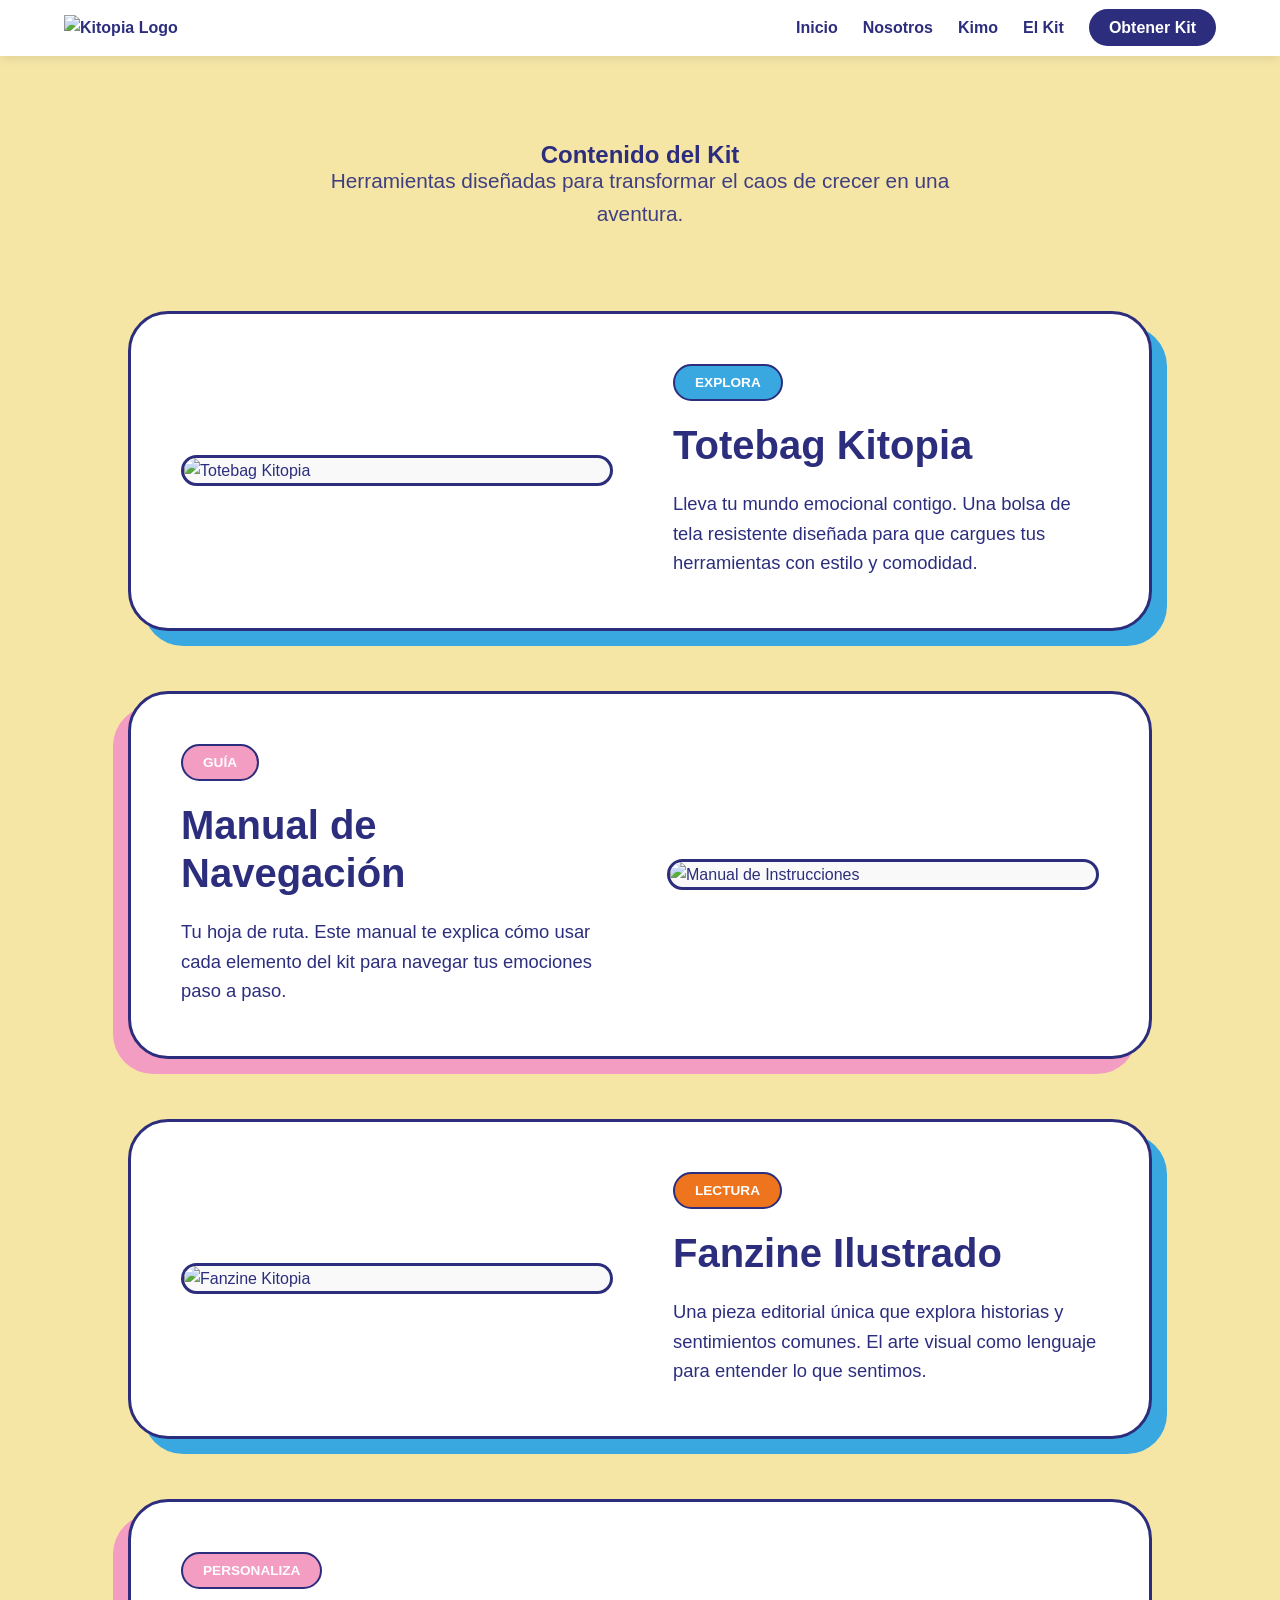
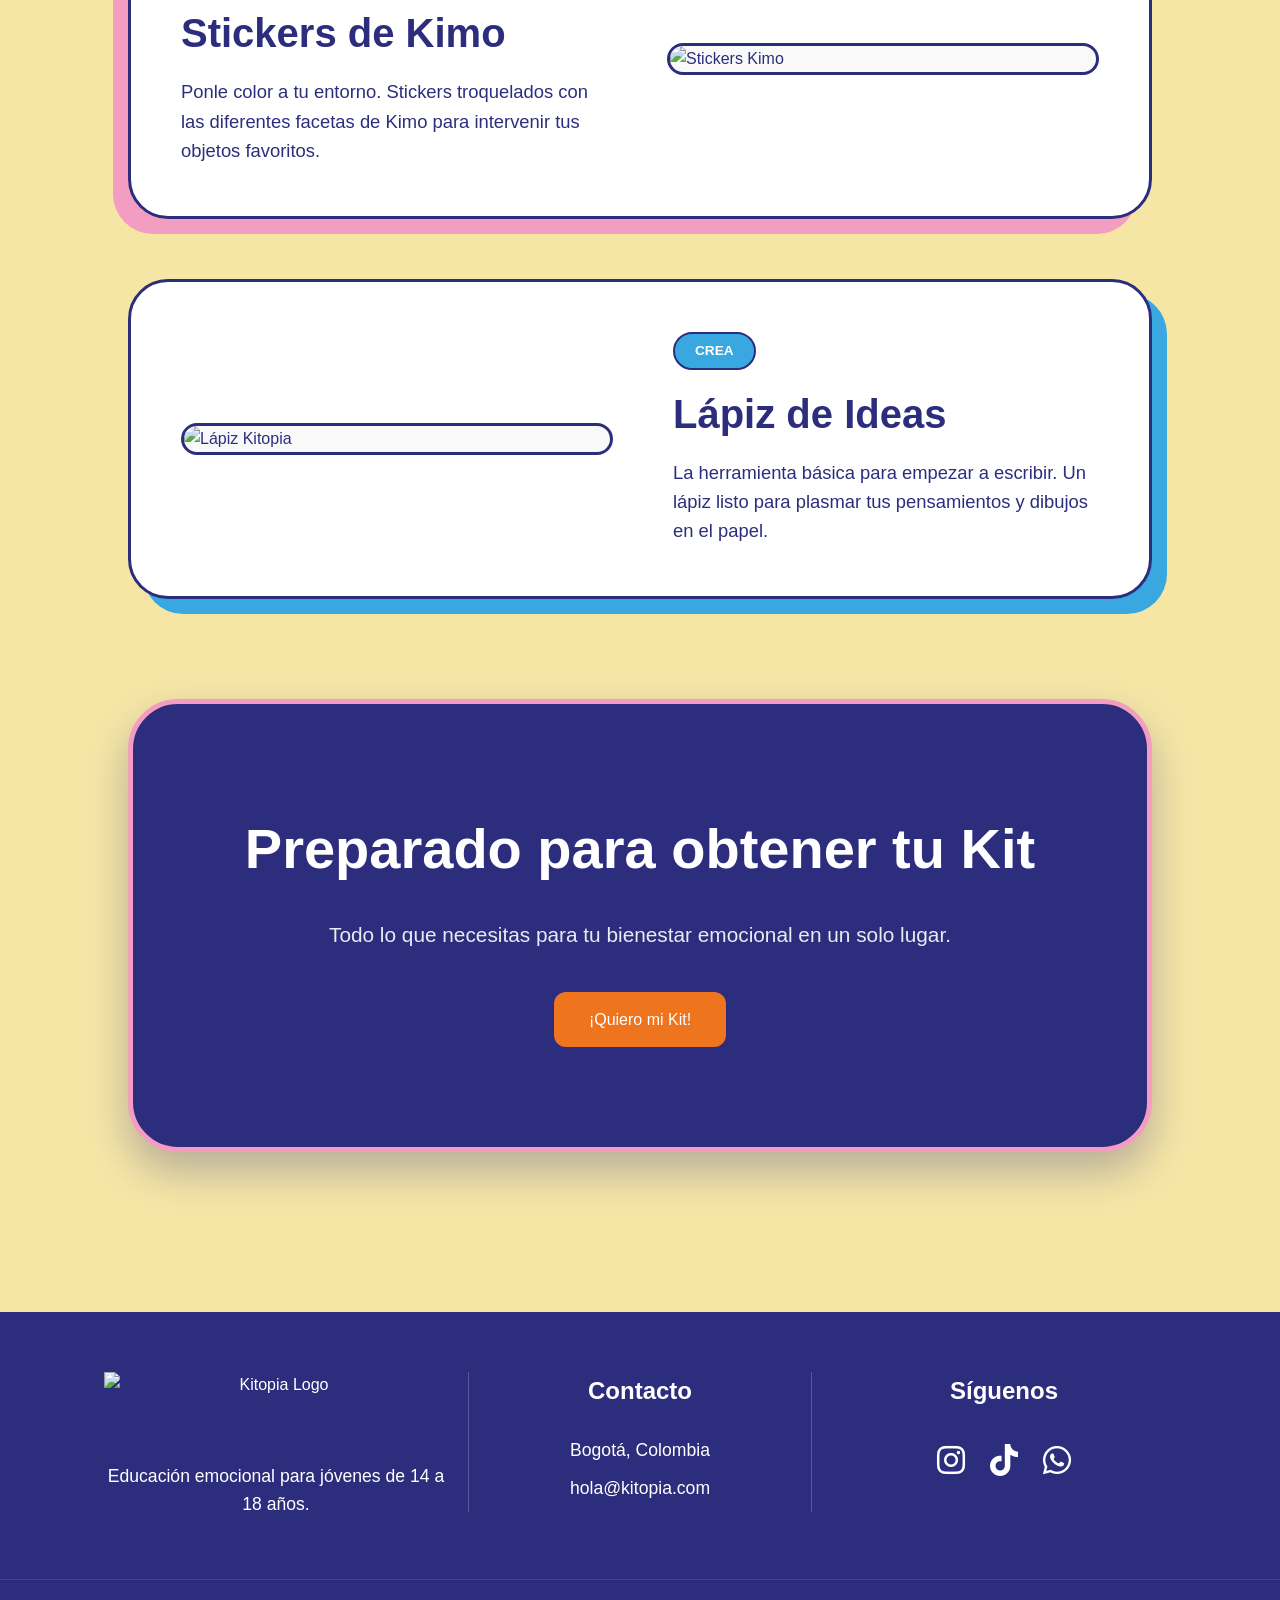
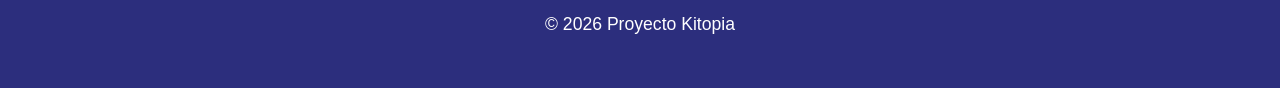
==== elkit.html @ f96d5507 "Add files via upload" ====
<!DOCTYPE html>
<html lang="es">
<head>
    <meta charset="UTF-8">
    <meta name="viewport" content="width=device-width, initial-scale=1.0">
    <title>El Kit | Kitopia</title>
    <link rel="stylesheet" href="kitopiaestilo.css">
    <link rel="stylesheet" href="https://cdnjs.cloudflare.com/ajax/libs/font-awesome/6.0.0/css/all.min.css">
</head>
<body>

    <nav class="navbar">
        <a href="index.html">
            <img src="imagenes/logo.jpg" alt="Kitopia Logo" class="logo-img">
        </a>
        <ul class="nav-links">
            <li><a href="index.html">Inicio</a></li>
            <li><a href="nosotros.html">Nosotros</a></li>
            <li><a href="kimo.html">Kimo</a></li>
            <li><a href="elkit.html" class="active">El Kit</a></li>
            <li><a href="obtener.html" class="btn-destacado">Obtener Kit</a></li>
        </ul>
    </nav>

    <section class="kit-page">
        <div class="kit-hero">
            <h1 class="titulo-estandar">Contenido del <span>Kit</span></h1>
            <p class="subtitulo">Herramientas diseñadas para transformar el caos de crecer en una aventura.</p>
        </div>

        <div class="kit-grid">
            
            <div class="kit-item">
                <div class="kit-image-container">
                    <img src="imagenes/Totebag.png" alt="Totebag Kitopia">
                </div>
                <div class="kit-info">
                    <span class="tag azul">Explora</span>
                    <h3>Totebag Kitopia</h3>
                    <p>Lleva tu mundo emocional contigo. Una bolsa de tela resistente diseñada para que cargues tus herramientas con estilo y comodidad.</p>
                </div>
            </div>

            <div class="kit-item">
                <div class="kit-image-container">
                    <img src="imagenes/manual.png" alt="Manual de Instrucciones">
                </div>
                <div class="kit-info">
                    <span class="tag rosa">Guía</span>
                    <h3>Manual de Navegación</h3>
                    <p>Tu hoja de ruta. Este manual te explica cómo usar cada elemento del kit para navegar tus emociones paso a paso.</p>
                </div>
            </div>

            <div class="kit-item">
                <div class="kit-image-container">
                    <img src="imagenes/Fanzine.png" alt="Fanzine Kitopia">
                </div>
                <div class="kit-info">
                    <span class="tag naranja">Lectura</span>
                    <h3>Fanzine Ilustrado</h3>
                    <p>Una pieza editorial única que explora historias y sentimientos comunes. El arte visual como lenguaje para entender lo que sentimos.</p>
                </div>
            </div>

            <div class="kit-item">
                <div class="kit-image-container">
                    <img src="imagenes/sticker.png" alt="Stickers Kimo">
                </div>
                <div class="kit-info">
                    <span class="tag rosa">Personaliza</span>
                    <h3>Stickers de Kimo</h3>
                    <p>Ponle color a tu entorno. Stickers troquelados con las diferentes facetas de Kimo para intervenir tus objetos favoritos.</p>
                </div>
            </div>

            <div class="kit-item">
                <div class="kit-image-container">
                    <img src="imagenes/lapiz.png" alt="Lápiz Kitopia">
                </div>
                <div class="kit-info">
                    <span class="tag azul">Crea</span>
                    <h3>Lápiz de Ideas</h3>
                    <p>La herramienta básica para empezar a escribir. Un lápiz listo para plasmar tus pensamientos y dibujos en el papel.</p>
                </div>
            </div>

        </div>

        <div class="kit-cta">
            <h2>Preparado para obtener tu Kit</h2>
            <p>Todo lo que necesitas para tu bienestar emocional en un solo lugar.</p>
            <a href="obtener.html" class="btn-naranja">¡Quiero mi Kit!</a>
        </div>
    </section>

    <footer class="footer">
        <div class="footer-grid">
            <div class="footer-brand">
                <img src="imagenes/logoblanco.jpg" alt="Kitopia Logo" class="logo-footer">
                <p>Educación emocional para jóvenes de 14 a 18 años.</p>
            </div>
            <div class="footer-contact">
                <h3>Contacto</h3>
                <p>Bogotá, Colombia</p>
                <p>hola@kitopia.com</p>
            </div>
            <div class="footer-social">
                <h3>Síguenos</h3>
                <div class="social-icons">
                    <a href="#"><i class="fab fa-instagram"></i></a>
                    <a href="#"><i class="fab fa-tiktok"></i></a>
                    <a href="#"><i class="fab fa-whatsapp"></i></a>
                </div>
            </div>
        </div>
        <div class="footer-copy">
            <p>© 2026 Proyecto Kitopia</p>
        </div>
    </footer>

</body>
</html>
---- kitopiaestilo.css ----
/* =========================================
   1. VARIABLES DE COLOR (Paleta Oficial)
   ========================================= */
:root {
    --crema: #F6E6A6;
    --rosa: #F29DC1;
    --azul-claro: #39A8E0;
    --naranja: #EE751E;
    --azul-oscuro: #2C2E7D;
    --blanco: #FFFFFF;
}

/* =========================================
   2. CARGA DE FUENTES
   ========================================= */
@font-face {
    font-family: 'Gliker';
    src: url('fuentes/gliker-regular.ttf') format('truetype'); 
    font-weight: normal;
    font-style: normal;
}

/* =========================================
   3. ESTILOS GENERALES Y RESET
   ========================================= */
* {
    margin: 0;
    padding: 0;
    box-sizing: border-box;
}

body {
    background-color: var(--crema);
    color: var(--azul-oscuro);
    font-family: 'Segoe UI', Roboto, Helvetica, Arial, sans-serif; 
    line-height: 1.6;
}

/* =========================================
   4. NAVEGACIÓN (Navbar)
   ========================================= */
.navbar {
    background-color: var(--blanco);
    display: flex;
    justify-content: space-between;
    align-items: center;
    padding: 15px 5%;
    box-shadow: 0 2px 10px rgba(0,0,0,0.1);
    position: sticky;
    top: 0;
    z-index: 1000;
}

.navbar a {
    font-family: 'Gliker', sans-serif !important;
    text-decoration: none;
    color: var(--azul-oscuro);
    font-weight: bold;
    transition: 0.3s;
}

.navbar a:hover {
    color: var(--rosa);
}

.logo-img {
    height: 60px;
    width: auto;
    transition: transform 0.3s;
}

.logo-img:hover {
    transform: scale(1.05);
}

.nav-links {
    display: flex;
    list-style: none;
    gap: 25px;
    align-items: center;
}

.btn-destacado {
    background-color: var(--azul-oscuro);
    color: white !important;
    padding: 10px 20px;
    border-radius: 50px;
}

.btn-destacado:hover {
    background-color: var(--azul-claro);
}

/* =========================================
   5. SECCIÓN HERO (Inicio)
   ========================================= */
.hero {
    display: flex;
    align-items: center;
    justify-content: space-around;
    padding: 80px 10%;
    min-height: 80vh;
    flex-wrap: wrap;
}

.hero-content {
    flex: 1;
    min-width: 300px;
}

.eslogan-principal {
    font-family: 'Gliker', sans-serif !important;
    font-size: 4.5rem;
    line-height: 1.1;
    color: var(--azul-oscuro);
    margin-bottom: 20px;
    font-weight: normal;
}

.eslogan-principal span {
    font-family: 'Gliker', sans-serif !important;
    color: var(--azul-claro) !important;
}

.descripcion {
    font-family: 'Segoe UI', Arial, sans-serif;
    font-size: 1.2rem;
    font-weight: 400;
    max-width: 500px;
    margin-bottom: 30px;
}

/* =========================================
   6. KIMO Y ELEMENTOS INTERACTIVOS
   ========================================= */
.hero-image {
    position: relative;
    display: flex;
    justify-content: center;
    align-items: center;
}

.kimo-hero {
    width: 400px;
    filter: drop-shadow(10px 10px 0px var(--rosa)); 
    transition: 0.4s ease;
}

.kimo-hero:hover {
    transform: scale(1.05) rotate(-3deg);
}

.speech-bubble {
    font-family: 'Gliker', sans-serif !important;
    position: absolute;
    top: 20px;
    right: -20px;
    background: white;
    padding: 15px 25px;
    border-radius: 30px;
    border: 3px solid var(--azul-oscuro);
    color: var(--azul-oscuro);
    box-shadow: 5px 5px 0px var(--naranja);
    animation: flotar 3s ease-in-out infinite;
}

@keyframes flotar {
    0%, 100% { transform: translateY(0); }
    50% { transform: translateY(-10px); }
}

/* =========================================
   7. BOTONES Y ACCIONES
   ========================================= */
.btn-naranja {
    font-family: 'Gliker', sans-serif !important;
    background-color: var(--naranja);
    color: white;
    text-decoration: none;
    padding: 15px 35px;
    border-radius: 12px;
    display: inline-block;
    transition: transform 0.3s;
}

.btn-naranja:hover {
    transform: translateY(-5px);
    box-shadow: 0 10px 20px rgba(238, 117, 30, 0.3);
}

.btn-secundario {
    font-family: 'Gliker', sans-serif !important;
    text-decoration: none;
    color: var(--azul-oscuro);
    margin-left: 20px;
    border-bottom: 4px solid var(--rosa);
    transition: 0.3s;
}

.btn-secundario:hover {
    color: var(--rosa);
}
/* =========================================
   PIE DE PÁGINA (Footer) - DISEÑO FINAL
   ========================================= */
.footer {
    background-color: var(--azul-oscuro);
    color: var(--blanco);
    padding: 80px 10% 40px; /* Más espacio arriba para que respire */
    margin-top: 50px;
}

.footer-grid {
    display: grid;
    /* Esto crea las 3 columnas iguales y las centra */
    grid-template-columns: repeat(3, 1fr); 
    gap: 20px;
    align-items: start;
    text-align: center; /* Centra el texto de todas las columnas */
    margin-bottom: 60px;
}

/* LÍNEAS DIVISORIAS: Añade una línea a los bloques del medio */
.footer-contact {
    border-left: 1px solid rgba(255, 255, 255, 0.2);
    border-right: 1px solid rgba(255, 255, 255, 0.2);
    padding: 0 20px;
}

.logo-footer {
    height: 70px;
    width: auto;
    margin: 0 auto 20px; /* Centra la imagen horizontalmente */
    display: block;
}

.footer h3 {
    font-family: 'Gliker', sans-serif !important;
    font-size: 1.5rem;
    margin-bottom: 25px;
}

.footer p {
    font-size: 1.1rem;
    line-height: 1.6;
    margin-bottom: 10px;
}

/* REDES SOCIALES CENTRADAS */
.social-icons {
    display: flex;
    justify-content: center; /* Centra los iconos */
    gap: 25px;
}

.social-icons a {
    color: var(--blanco) !important;
    font-size: 2rem;
    transition: 0.3s ease;
}

.social-icons a:hover {
    color: var(--rosa) !important;
    transform: translateY(-5px);
}

/* COPYRIGHT FINAL */
.footer-copy {
    text-align: center;
    border-top: 1px solid rgba(255, 255, 255, 0.1);
    padding-top: 30px;
}

/* RESPONSIVO: Para celulares se ponen una debajo de otra y quitamos líneas */
@media (max-width: 768px) {
    .footer-grid {
        grid-template-columns: 1fr;
    }
    .footer-contact {
        border: none;
        padding: 40px 0;
    }
}
/* =========================================
   PÁGINA NOSOTROS (Versión Unificada y Corregida)
   ========================================= */
.nosotros-page {
    padding: 60px 10%; /* Reducido para que no flote tanto */
    background-color: var(--crema);
}

/* CONTENEDOR DEL ENCABEZADO */
.nosotros-header {
    width: 100%;
    text-align: center;
    margin-bottom: 40px; /* Espacio total antes de Quiénes Somos */
}

/* TÍTULO PRINCIPAL */
.nosotros-header h1 {
    font-family: 'Gliker', sans-serif !important;
    font-size: 4rem;
    color: var(--azul-oscuro);
    margin-bottom: 0; /* ELIMINA el espacio de abajo */
}

.nosotros-header h1 span {
    color: var(--rosa);
}

/* SUBTÍTULO (Transformando el caos...) */
.subtitulo {
    display: block;
    font-size: 1.2rem;
    color: var(--azul-oscuro);
    margin-top: -10px !important; /* SUBE el texto para pegarlo al título */
    text-align: center;
}

/* CONTENEDOR DE CONTENIDO (2 COLUMNAS) */
.nosotros-content {
    display: grid;
    grid-template-columns: 1fr 1fr;
    gap: 50px;
    align-items: center;
    margin-top: 20px;
}

/* TÍTULO ¿QUIÉNES SOMOS? */
.titulo-interrogacion {
    font-family: 'Segoe UI', Tahoma, Geneva, Verdana, sans-serif !important;
    font-weight: 800;
    font-size: 2.8rem;
    color: var(--azul-oscuro);
    margin-bottom: 15px;
    letter-spacing: -1px;
}

/* IMAGEN CON STICKER */
.sticker-frame {
    background: white;
    padding: 15px;
    border: 3px solid var(--azul-oscuro);
    border-radius: 20px;
    box-shadow: 10px 10px 0px var(--naranja);
    transform: rotate(2deg);
}

/* SECCIÓN ODS 4 */
.ods-section {
    background-color: var(--blanco);
    border: 3px solid var(--azul-oscuro);
    border-radius: 30px;
    padding: 50px;
    margin-top: 60px;
    box-shadow: 10px 10px 0px var(--azul-claro); /* Sombra de color azul claro */
}

.ods-container {
    display: flex;
    align-items: center;
    gap: 40px;
}

.ods-badge {
    flex: 0 0 200px; /* Tamaño fijo para el espacio de la imagen */
}

.ods-img {
    width: 100%;
    height: auto;
    border-radius: 15px;
}

.ods-text {
    flex: 1;
}

.ods-text h2 span {
    color: var(--azul-claro);
}

.ods-desc-corta {
    font-style: italic;
    color: var(--azul-oscuro);
    margin-top: 15px;
    border-left: 4px solid var(--rosa);
    padding-left: 15px;
}

/* Responsivo para celulares */
@media (max-width: 768px) {
    .ods-container {
        flex-direction: column;
        text-align: center;
    }
    .ods-badge {
        flex: 0 0 auto;
        width: 150px;
        margin-bottom: 20px;
    }
}
/* SECCIÓN PILARES */
.pilares-section {
    padding: 80px 0;
}

.text-center {
    text-align: center;
    margin-bottom: 50px;
}

.pilares-grid {
    display: grid;
    grid-template-columns: repeat(auto-fit, minmax(280px, 1fr));
    gap: 30px;
    width: 100%;
}

.pilar-card {
    background: var(--blanco);
    padding: 40px 30px;
    border-radius: 25px;
    border: 3px solid var(--azul-oscuro);
    text-align: center;
    transition: all 0.3s ease;
    box-shadow: 8px 8px 0px var(--rosa); /* Sombra estilo sticker */
}

.pilar-card:hover {
    transform: translateY(-10px) rotate(1deg);
    box-shadow: 12px 12px 0px var(--naranja); /* Cambia de color al pasar el mouse */
}

.pilar-icon {
    font-size: 3.5rem;
    margin-bottom: 20px;
    display: block;
}

.pilar-card h3 {
    font-family: 'Gliker', sans-serif !important;
    color: var(--azul-oscuro);
    font-size: 1.8rem;
    margin-bottom: 15px;
}

.pilar-card p {
    font-size: 1.1rem;
    color: var(--azul-oscuro);
    line-height: 1.5;
}

/* Título de la sección más grande */
.pilares-section h2 {
    font-size: 3.5rem; /* Más grande para que combine con 'Nuestra Historia' */
    margin-bottom: 60px;
}

/* Tarjetas con bordes de colores distintos (opcional pero recomendado) */
.pilar-card:nth-child(1) { box-shadow: 10px 10px 0px var(--rosa); }    /* Empatía - Rosa */
.pilar-card:nth-child(2) { box-shadow: 10px 10px 0px var(--naranja); } /* Creatividad - Naranja */
.pilar-card:nth-child(3) { box-shadow: 10px 10px 0px var(--azul-claro); } /* Calidad - Azul */

.pilar-emoji {
    font-size: 4rem; /* Emojis más grandes */
    display: block;
    margin-bottom: 20px;
}

.pilar-card h3 {
    font-size: 2rem; /* Títulos de tarjeta más legibles */
    margin-top: 10px;
}

.pilar-card p {
    font-size: 1.15rem;
    line-height: 1.4;
    padding: 0 10px;
}
.footer {
    background-color: var(--azul-oscuro);
    color: var(--blanco);
    padding: 60px 0 40px; /* Quitamos el 10% lateral para que no se encoja */
    margin-top: 80px;
    width: 100vw; /* Ocupa el 100% del ancho de la ventana */
    position: relative;
    left: 50%;
    right: 50%;
    margin-left: -50vw;
    margin-right: -50vw;
}

.footer-grid {
    display: grid;
    grid-template-columns: repeat(3, 1fr);
    gap: 20px;
    max-width: 1200px; /* Centra el contenido interno */
    margin: 0 auto 50px;
    padding: 0 5%;
    align-items: start;
    text-align: center;
}
/* =========================================
   PÁGINA DE KIMO
   ========================================= */
.kimo-page {
    padding: 60px 10%;
}

.kimo-intro {
    display: flex;
    align-items: center;
    gap: 60px;
    margin-bottom: 80px;
    background: white;
    padding: 50px;
    border-radius: 40px;
    border: 3px solid var(--azul-oscuro);
    box-shadow: 12px 12px 0px var(--naranja);
}

.kimo-big {
    width: 350px;
    filter: drop-shadow(5px 5px 0px var(--rosa));
}

.kimo-badge {
    background: var(--azul-oscuro);
    color: white;
    padding: 10px 20px;
    border-radius: 20px;
    font-family: 'Gliker', sans-serif;
    display: inline-block;
    margin-top: -20px;
    transform: rotate(-5deg);
}

.kimo-stats {
    margin-top: 25px;
    display: flex;
    flex-direction: column;
    gap: 10px;
}

.stat-item {
    background: var(--crema);
    padding: 10px 20px;
    border-radius: 12px;
    border: 2px solid var(--azul-oscuro);
    font-weight: bold;
}

/* GRID DE EMOCIONES */
.emociones-grid {
    display: grid;
    grid-template-columns: repeat(auto-fit, minmax(250px, 1fr));
    gap: 25px;
    margin-top: 40px;
}

.emocion-card {
    padding: 30px;
    border-radius: 30px;
    border: 3px solid var(--azul-oscuro);
    text-align: center;
    transition: transform 0.3s;
}

.emocion-card:hover {
    transform: scale(1.05);
}

.emocion-card .emoji { font-size: 3rem; }
.emocion-card.rosa { background: #ffe6f0; }
.emocion-card.azul { background: #e1f5fe; }
.emocion-card.naranja { background: #fff3e0; }

/* Responsivo */
@media (max-width: 900px) {
    .kimo-intro {
        flex-direction: column;
        text-align: center;
    }
}

/* =========================================
   NUEVOS ESTILOS PARA LA GALERÍA DE KIMO
   ========================================= */

/* Subtítulo opcional para la galería */
.subtitulo-galeria {
    font-size: 1.2rem;
    color: var(--azul-oscuro);
    margin-top: -30px;
    margin-bottom: 50px;
    opacity: 0.8;
}

/* Contenedor visual dentro de la tarjeta */
.kimo-mood-visual {
    position: relative;
    display: flex;
    justify-content: center;
    align-items: center;
    margin-bottom: 20px;
    height: 200px; /* Altura fija para que todas las imágenes alineen */
}

/* La imagen de Kimo dentro de la tarjeta */
.kimo-mood-img {
    max-height: 100%; /* Se ajusta al alto del contenedor */
    width: auto;
    filter: drop-shadow(4px 4px 0px rgba(0,0,0,0.1)); /* Sombra suave */
    transition: transform 0.3s ease;
}

/* Efecto hover en la imagen al pasar por la tarjeta */
.emocion-card:hover .kimo-mood-img {
    transform: scale(1.1) rotate(2deg);
}

/* El emoji flotando cerca de Kimo */
.mood-emoji {
    position: absolute;
    bottom: -10px;
    right: 10px;
    font-size: 2.5rem;
    background: white;
    padding: 5px;
    border-radius: 50%;
    border: 2px solid var(--azul-oscuro);
    box-shadow: 3px 3px 0px rgba(0,0,0,0.2);
}
/* Contenedor principal para centrar todo */
.hero-content {
    text-align: center;
    display: flex;
    flex-direction: column;
    align-items: center;
    justify-content: center;
}

/* Estilo del botón */
.btn-portafolio {
    display: inline-block;
    margin-top: 25px; /* Espacio con el texto de arriba */
    padding: 12px 35px;
    background-color: #b08d44; /* Dorado corporativo */
    color: #ffffff !important; /* Texto blanco */
    text-decoration: none !important; /* Quita el subrayado morado */
    font-weight: bold;
    font-size: 14px;
    text-transform: uppercase;
    border-radius: 4px; /* Bordes ligeramente redondeados */
    transition: all 0.3s ease;
    border: 2px solid #b08d44;
}

/* Efecto al pasar el mouse */
.btn-portafolio:hover {
    background-color: transparent;
    color: #b08d44 !important;
    box-shadow: 0px 4px 15px rgba(0,0,0,0.3);
}
/* =========================================
   ESTILOS ESPECÍFICOS PARA: EL KIT
   ========================================= */

/* Contenedor principal de la página */
.kit-page {
    padding: 80px 10%;
    background-color: var(--crema);
}

/* Encabezado del Kit */
.kit-hero {
    text-align: center;
    margin-bottom: 80px;
}

.kit-hero .subtitulo {
    max-width: 700px;
    margin: 0 auto;
    font-size: 1.3rem;
    color: var(--azul-oscuro);
    opacity: 0.9;
}

/* Grid de productos (Layout en Zigzag) */
.kit-grid {
    display: flex;
    flex-direction: column;
    gap: 60px; /* Espacio entre cada producto */
}

/* Tarjeta de producto individual */
.kit-item {
    display: flex;
    align-items: center;
    gap: 60px;
    background: var(--blanco);
    padding: 50px;
    border-radius: 40px;
    border: 3px solid var(--azul-oscuro);
    transition: transform 0.3s ease;
    /* Sombra inicial (Azul Claro) */
    box-shadow: 15px 15px 0px var(--azul-claro);
}

/* Efecto Zigzag: Los elementos pares invierten su orden */
.kit-item:nth-child(even) {
    flex-direction: row-reverse;
    /* Sombra alterna (Rosa) */
    box-shadow: -15px 15px 0px var(--rosa);
}

.kit-item:hover {
    transform: translateY(-5px);
}

/* Contenedor de la imagen del producto */
.kit-image-container {
    flex: 1;
    border-radius: 25px;
    overflow: hidden;
    border: 3px solid var(--azul-oscuro);
    background: #f9f9f9;
    display: flex;
    justify-content: center;
    align-items: center;
}

.kit-image-container img {
    width: 100%;
    height: auto;
    display: block;
    transition: transform 0.5s ease;
}

.kit-item:hover .kit-image-container img {
    transform: scale(1.08);
}

/* Información del producto (Texto) */
.kit-info {
    flex: 1;
}

/* Etiquetas (Tags) de categoría */
.tag {
    display: inline-block;
    padding: 6px 20px;
    border-radius: 50px;
    font-family: 'Gliker', sans-serif;
    font-size: 0.85rem;
    font-weight: bold;
    text-transform: uppercase;
    margin-bottom: 20px;
    border: 2px solid var(--azul-oscuro);
    color: var(--blanco);
}

.tag.azul { background-color: var(--azul-claro); }
.tag.rosa { background-color: var(--rosa); }
.tag.naranja { background-color: var(--naranja); }

.kit-info h3 {
    font-family: 'Gliker', sans-serif !important;
    font-size: 2.5rem;
    color: var(--azul-oscuro);
    margin-bottom: 20px;
    line-height: 1.2;
}

.kit-info p {
    font-size: 1.15rem;
    color: var(--azul-oscuro);
    line-height: 1.6;
}

/* Banner de Llamado a la Acción (CTA) */
.kit-cta {
    background-color: var(--azul-oscuro);
    color: var(--blanco);
    padding: 100px 50px;
    border-radius: 50px;
    text-align: center;
    margin-top: 100px;
    border: 5px solid var(--rosa);
    box-shadow: 0 20px 40px rgba(44, 46, 125, 0.3);
}

.kit-cta h2 {
    font-family: 'Gliker', sans-serif !important;
    font-size: 3.5rem;
    margin-bottom: 25px;
}

.kit-cta p {
    font-size: 1.3rem;
    margin-bottom: 40px;
    opacity: 0.9;
}

/* Ajustes para dispositivos móviles */
@media (max-width: 992px) {
    .kit-item, .kit-item:nth-child(even) {
        flex-direction: column;
        text-align: center;
        padding: 40px;
        gap: 30px;
    }

    .kit-item:nth-child(even) {
        box-shadow: 15px 15px 0px var(--rosa);
    }

    .kit-info h3 {
        font-size: 2rem;
    }
}
/* =========================================
   PÁGINA OBTENER EL KIT
   ========================================= */
.obtener-page {
    padding: 80px 10%;
    background-color: var(--crema);
}

.obtener-header {
    text-align: center;
    margin-bottom: 60px;
}

/* Contenedor de Pasos */
.pasos-container {
    display: grid;
    grid-template-columns: repeat(auto-fit, minmax(250px, 1fr));
    gap: 30px;
    margin-bottom: 80px;
}

.paso-card {
    background: white;
    padding: 40px 30px;
    border-radius: 30px;
    border: 3px solid var(--azul-oscuro);
    text-align: center;
    position: relative;
    box-shadow: 8px 8px 0px var(--naranja);
}

.paso-numero {
    position: absolute;
    top: -20px;
    left: 50%;
    transform: translateX(-50%);
    background: var(--rosa);
    color: white;
    width: 50px;
    height: 50px;
    border-radius: 50%;
    display: flex;
    align-items: center;
    justify-content: center;
    font-family: 'Gliker', sans-serif;
    font-size: 1.5rem;
    border: 3px solid var(--azul-oscuro);
}

/* Sección Formulario */
.formulario-seccion {
    display: grid;
    grid-template-columns: 1fr 1fr;
    gap: 60px;
    background: white;
    padding: 60px;
    border-radius: 40px;
    border: 3px solid var(--azul-oscuro);
    box-shadow: 15px 15px 0px var(--azul-oscuro);
}

.form-info h2 {
    font-family: 'Gliker', sans-serif;
    font-size: 2.5rem;
    margin-bottom: 20px;
}

.contacto-directo {
    margin-top: 30px;
}

.contacto-directo p {
    font-weight: bold;
    margin-bottom: 10px;
    font-size: 1.1rem;
}

.contacto-directo i {
    color: var(--rosa);
    margin-right: 10px;
}

/* Estilos del Formulario */
.kit-form {
    display: flex;
    flex-direction: column;
    gap: 20px;
}

.input-group {
    display: flex;
    flex-direction: column;
    gap: 8px;
}

.input-group label {
    font-weight: bold;
    color: var(--azul-oscuro);
}

.input-group input, .input-group select {
    padding: 12px 15px;
    border: 2px solid var(--azul-oscuro);
    border-radius: 12px;
    font-family: inherit;
    font-size: 1rem;
}

.input-group input:focus {
    outline: none;
    border-color: var(--rosa);
}

/* Responsivo */
@media (max-width: 850px) {
    .formulario-seccion {
        grid-template-columns: 1fr;
        padding: 30px;
    }
}
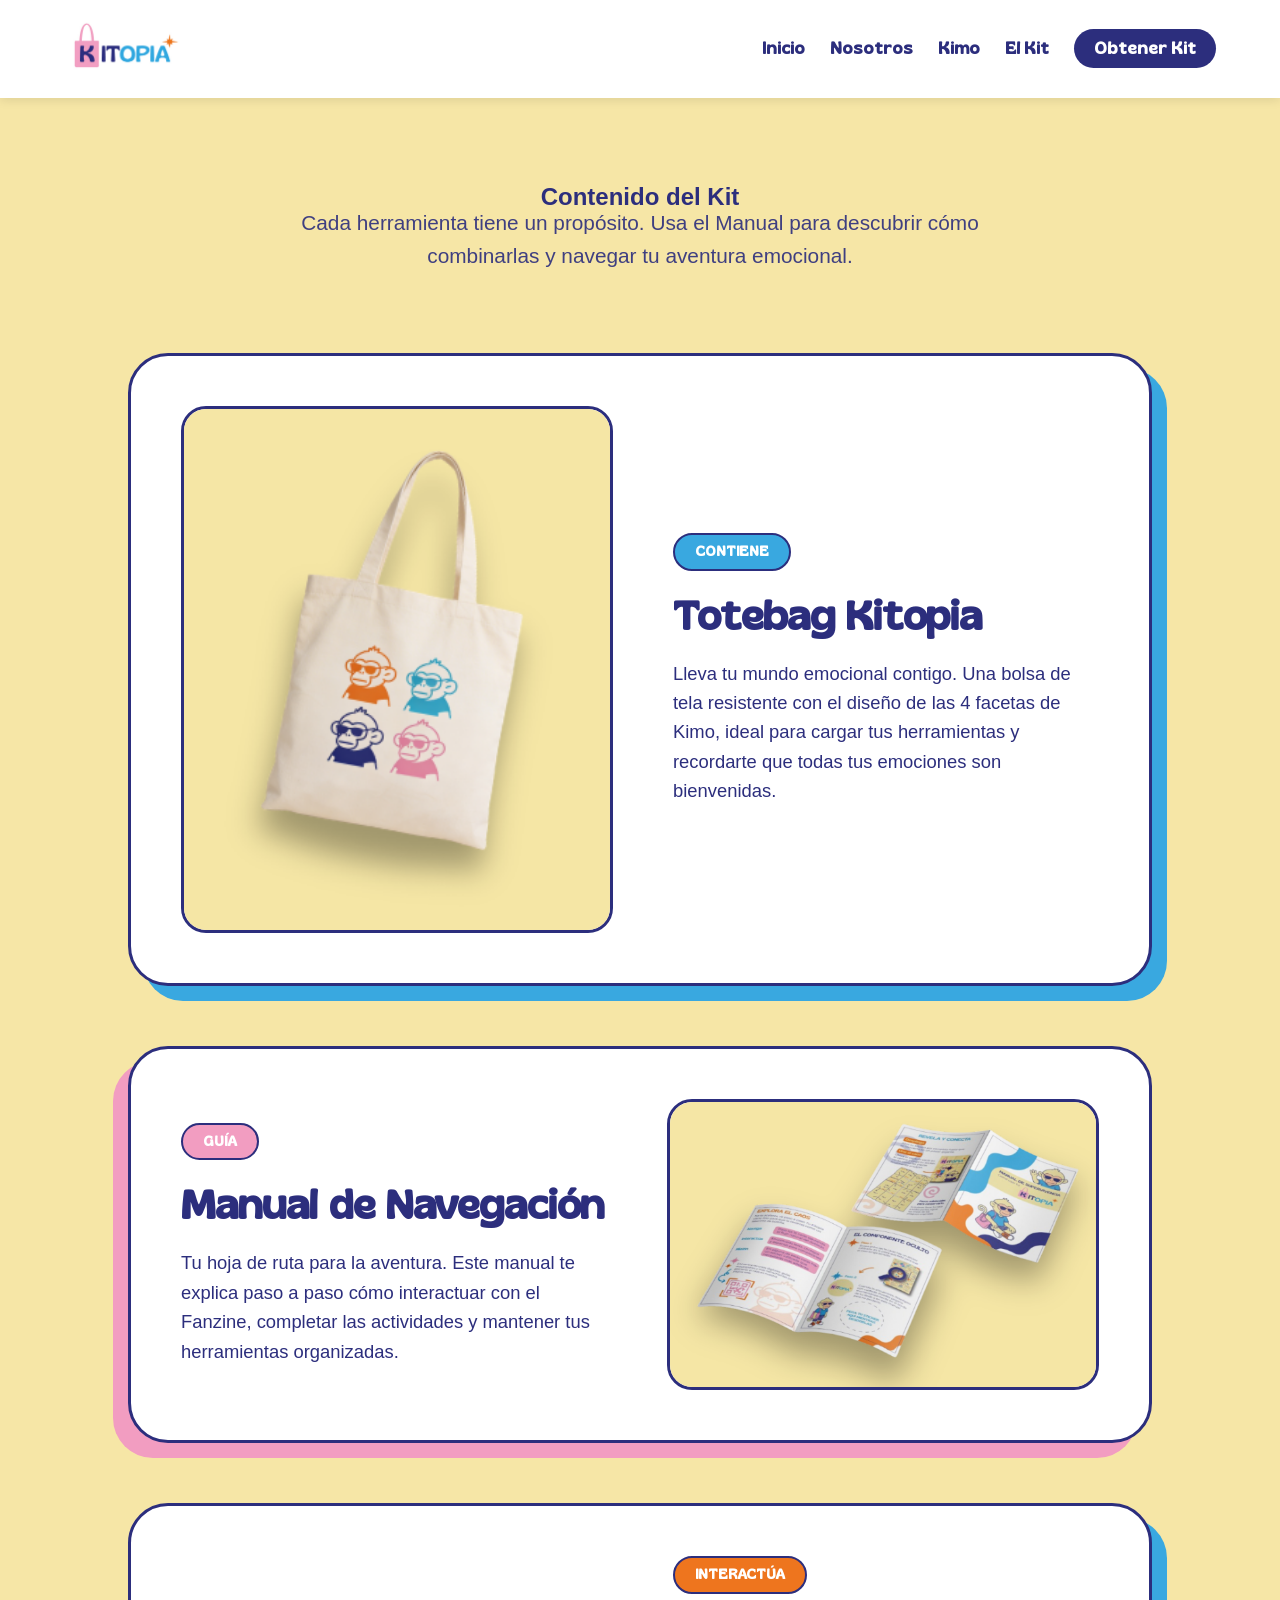
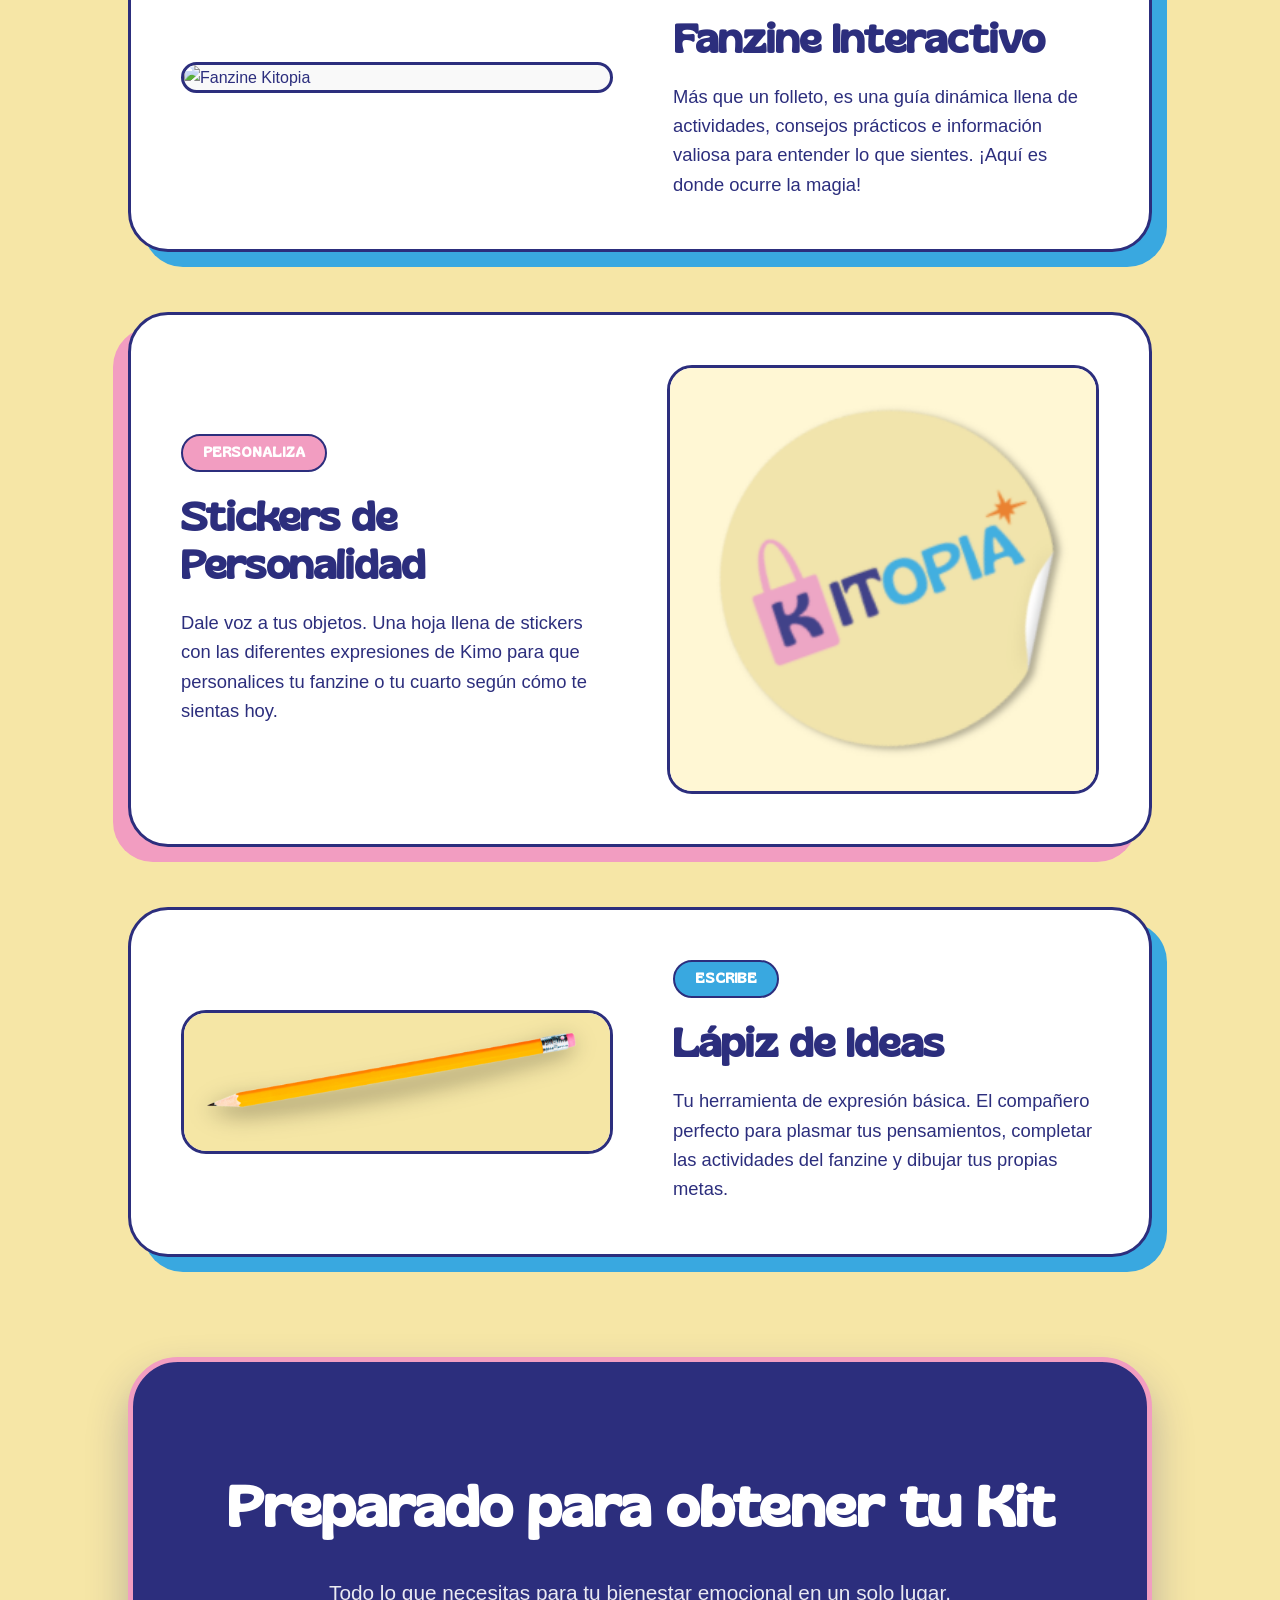
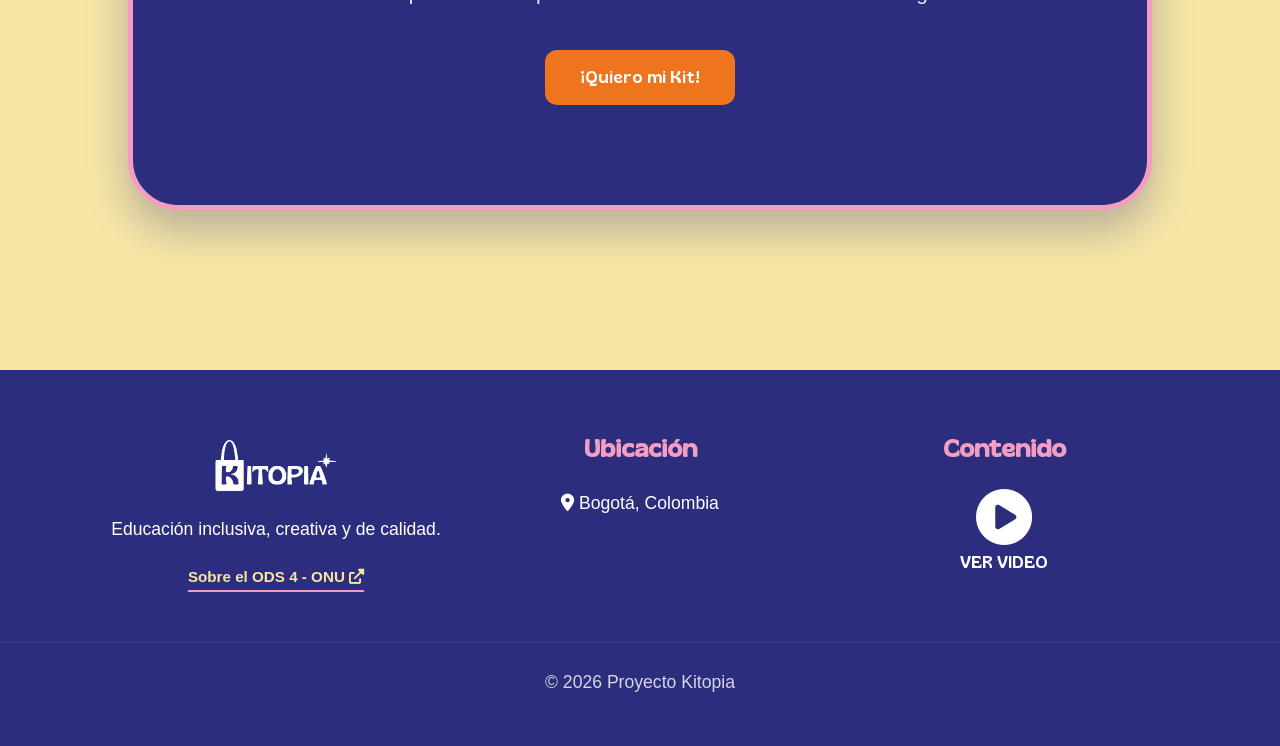
==== commit dbd31071: "Add files via upload" ====
--- a/elkit.html
+++ b/elkit.html
@@ -25,7 +25,7 @@
     <section class="kit-page">
         <div class="kit-hero">
             <h1 class="titulo-estandar">Contenido del <span>Kit</span></h1>
-            <p class="subtitulo">Herramientas diseñadas para transformar el caos de crecer en una aventura.</p>
+            <p class="subtitulo">Cada herramienta tiene un propósito. Usa el Manual para descubrir cómo combinarlas y navegar tu aventura emocional.</p>
         </div>
 
         <div class="kit-grid">
@@ -35,9 +35,9 @@
                     <img src="imagenes/Totebag.png" alt="Totebag Kitopia">
                 </div>
                 <div class="kit-info">
-                    <span class="tag azul">Explora</span>
+                    <span class="tag azul">Contiene</span>
                     <h3>Totebag Kitopia</h3>
-                    <p>Lleva tu mundo emocional contigo. Una bolsa de tela resistente diseñada para que cargues tus herramientas con estilo y comodidad.</p>
+                    <p>Lleva tu mundo emocional contigo. Una bolsa de tela resistente con el diseño de las 4 facetas de Kimo, ideal para cargar tus herramientas y recordarte que todas tus emociones son bienvenidas.</p>
                 </div>
             </div>
 
@@ -48,7 +48,7 @@
                 <div class="kit-info">
                     <span class="tag rosa">Guía</span>
                     <h3>Manual de Navegación</h3>
-                    <p>Tu hoja de ruta. Este manual te explica cómo usar cada elemento del kit para navegar tus emociones paso a paso.</p>
+                    <p>Tu hoja de ruta para la aventura. Este manual te explica paso a paso cómo interactuar con el Fanzine, completar las actividades y mantener tus herramientas organizadas.</p>
                 </div>
             </div>
 
@@ -57,9 +57,9 @@
                     <img src="imagenes/Fanzine.png" alt="Fanzine Kitopia">
                 </div>
                 <div class="kit-info">
-                    <span class="tag naranja">Lectura</span>
-                    <h3>Fanzine Ilustrado</h3>
-                    <p>Una pieza editorial única que explora historias y sentimientos comunes. El arte visual como lenguaje para entender lo que sentimos.</p>
+                    <span class="tag naranja">Interactúa</span>
+                    <h3>Fanzine Interactivo</h3>
+                    <p>Más que un folleto, es una guía dinámica llena de actividades, consejos prácticos e información valiosa para entender lo que sientes. ¡Aquí es donde ocurre la magia!</p>
                 </div>
             </div>
 
@@ -69,8 +69,8 @@
                 </div>
                 <div class="kit-info">
                     <span class="tag rosa">Personaliza</span>
-                    <h3>Stickers de Kimo</h3>
-                    <p>Ponle color a tu entorno. Stickers troquelados con las diferentes facetas de Kimo para intervenir tus objetos favoritos.</p>
+                    <h3>Stickers de Personalidad</h3>
+                    <p>Dale voz a tus objetos. Una hoja llena de stickers con las diferentes expresiones de Kimo para que personalices tu fanzine o tu cuarto según cómo te sientas hoy.</p>
                 </div>
             </div>
 
@@ -79,9 +79,9 @@
                     <img src="imagenes/lapiz.png" alt="Lápiz Kitopia">
                 </div>
                 <div class="kit-info">
-                    <span class="tag azul">Crea</span>
+                    <span class="tag azul">Escribe</span>
                     <h3>Lápiz de Ideas</h3>
-                    <p>La herramienta básica para empezar a escribir. Un lápiz listo para plasmar tus pensamientos y dibujos en el papel.</p>
+                    <p>Tu herramienta de expresión básica. El compañero perfecto para plasmar tus pensamientos, completar las actividades del fanzine y dibujar tus propias metas.</p>
                 </div>
             </div>
 
@@ -96,26 +96,31 @@
 
     <footer class="footer">
         <div class="footer-grid">
-            <div class="footer-brand">
+            <div class="footer-info">
                 <img src="imagenes/logoblanco.jpg" alt="Kitopia Logo" class="logo-footer">
-                <p>Educación emocional para jóvenes de 14 a 18 años.</p>
+                <p>Educación inclusiva, creativa y de calidad.</p>
+                <a href="https://www.un.org/sustainabledevelopment/es/education/" target="_blank" class="link-ods">
+                    Sobre el ODS 4 - ONU <i class="fas fa-external-link-alt"></i>
+                </a>
             </div>
-            <div class="footer-contact">
-                <h3>Contacto</h3>
-                <p>Bogotá, Colombia</p>
-                <p>hola@kitopia.com</p>
+
+            <div class="footer-links">
+                <h3>Ubicación</h3>
+                <p><i class="fas fa-map-marker-alt"></i> Bogotá, Colombia</p>
             </div>
+
             <div class="footer-social">
-                <h3>Síguenos</h3>
+                <h3>Contenido</h3>
                 <div class="social-icons">
-                    <a href="#"><i class="fab fa-instagram"></i></a>
-                    <a href="#"><i class="fab fa-tiktok"></i></a>
-                    <a href="#"><i class="fab fa-whatsapp"></i></a>
+                    <a href="AQUÍ_EL_LINK_DE_TU_VIDEO" target="_blank" title="Ver Video Reel">
+                        <i class="fas fa-play-circle"></i>
+                        <span class="label-video">Ver video</span>
+                    </a>
                 </div>
             </div>
         </div>
         <div class="footer-copy">
-            <p>© 2026 Proyecto Kitopia</p>
+            <p>&copy; 2026 Proyecto Kitopia</p>
         </div>
     </footer>
 
--- a/kitopiaestilo.css
+++ b/kitopiaestilo.css
@@ -201,43 +201,56 @@
     color: var(--rosa);
 }
 /* =========================================
-   PIE DE PÁGINA (Footer) - DISEÑO FINAL
+   PIE DE PÁGINA (Footer) - ACTUALIZADO
    ========================================= */
 .footer {
     background-color: var(--azul-oscuro);
     color: var(--blanco);
-    padding: 80px 10% 40px; /* Más espacio arriba para que respire */
-    margin-top: 50px;
+    padding: 60px 0 40px;
+    margin-top: auto; /* Empuja el footer al fondo si hay poco contenido */
+    width: 100%;
 }
 
 .footer-grid {
     display: grid;
-    /* Esto crea las 3 columnas iguales y las centra */
-    grid-template-columns: repeat(3, 1fr); 
+    grid-template-columns: repeat(3, 1fr);
     gap: 20px;
+    max-width: 1200px;
+    margin: 0 auto 50px;
+    padding: 0 5%;
     align-items: start;
-    text-align: center; /* Centra el texto de todas las columnas */
-    margin-bottom: 60px;
-}
-
-/* LÍNEAS DIVISORIAS: Añade una línea a los bloques del medio */
-.footer-contact {
-    border-left: 1px solid rgba(255, 255, 255, 0.2);
-    border-right: 1px solid rgba(255, 255, 255, 0.2);
-    padding: 0 20px;
+    text-align: center;
 }
 
 .logo-footer {
     height: 70px;
     width: auto;
-    margin: 0 auto 20px; /* Centra la imagen horizontalmente */
+    margin: 0 auto 15px;
     display: block;
+}
+
+/* Estilo para el link de la ONU (ODS 4) */
+.link-ods {
+    display: inline-block;
+    margin-top: 12px;
+    color: var(--crema); /* Color crema para resaltar */
+    text-decoration: none;
+    font-size: 0.95rem;
+    font-weight: bold;
+    border-bottom: 2px solid var(--rosa); /* Línea decorativa rosa */
+    transition: 0.3s ease;
+}
+
+.link-ods:hover {
+    color: var(--rosa);
+    border-bottom-color: var(--crema);
 }
 
 .footer h3 {
     font-family: 'Gliker', sans-serif !important;
     font-size: 1.5rem;
-    margin-bottom: 25px;
+    margin-bottom: 20px;
+    color: var(--rosa); /* Títulos en rosa para contraste */
 }
 
 .footer p {
@@ -246,39 +259,53 @@
     margin-bottom: 10px;
 }
 
-/* REDES SOCIALES CENTRADAS */
+/* Icono de Video para Reel */
 .social-icons {
     display: flex;
-    justify-content: center; /* Centra los iconos */
-    gap: 25px;
+    flex-direction: column;
+    align-items: center;
+    gap: 10px;
 }
 
 .social-icons a {
     color: var(--blanco) !important;
-    font-size: 2rem;
+    text-decoration: none;
+    display: flex;
+    flex-direction: column;
+    align-items: center;
     transition: 0.3s ease;
 }
 
+.social-icons i {
+    font-size: 3.5rem; /* Icono grande de play */
+    margin-bottom: 5px;
+}
+
+.label-video {
+    font-family: 'Gliker', sans-serif;
+    font-size: 1rem;
+    text-transform: uppercase;
+}
+
 .social-icons a:hover {
-    color: var(--rosa) !important;
-    transform: translateY(-5px);
-}
-
-/* COPYRIGHT FINAL */
+    color: var(--crema) !important;
+    transform: scale(1.1);
+}
+
+/* Copyright Final */
 .footer-copy {
     text-align: center;
     border-top: 1px solid rgba(255, 255, 255, 0.1);
-    padding-top: 30px;
-}
-
-/* RESPONSIVO: Para celulares se ponen una debajo de otra y quitamos líneas */
+    padding-top: 25px;
+    font-size: 0.9rem;
+    opacity: 0.8;
+}
+
+/* Ajuste para Celulares */
 @media (max-width: 768px) {
     .footer-grid {
-        grid-template-columns: 1fr;
-    }
-    .footer-contact {
-        border: none;
-        padding: 40px 0;
+        grid-template-columns: 1fr; /* Una columna en móvil */
+        gap: 40px;
     }
 }
 /* =========================================
@@ -535,7 +562,21 @@
     margin-top: -20px;
     transform: rotate(-5deg);
 }
-
+/* CAMBIO: Estilo de Sticker en lugar de Botón */
+.sticker-label {
+    background: transparent;
+    color: var(--azul-oscuro);
+    border: 2px dashed var(--rosa); /* Borde punteado para que parezca un adhesivo */
+    padding: 10px 20px;
+    border-radius: 12px;
+    font-family: 'Gliker', sans-serif;
+    display: inline-block;
+    margin-top: -20px;
+    transform: rotate(-5deg); /* Inclinación "manual" */
+    font-size: 1rem;
+    pointer-events: none; /* Esto evita que el mouse crea que se puede clickear */
+    box-shadow: none; /* Quitamos sombras pesadas que inciten al click */
+}
 .kimo-stats {
     margin-top: 25px;
     display: flex;
@@ -939,4 +980,374 @@
         grid-template-columns: 1fr;
         padding: 30px;
     }
+}
+/* =========================================
+   AJUSTES ESPECÍFICOS PARA MÓVIL (Pixel 7)
+   ========================================= */
+@media (max-width: 412px) { /* Ancho exacto del Pixel 7 */
+    
+    /* 1. Reducir el título principal para que no ocupe toda la pantalla */
+    .titulo-estandar {
+        font-size: 1.8rem !important;
+        line-height: 1.2;
+    }
+
+    /* 2. Kimo y su Bio: De lado a lado a arriba y abajo */
+    .kimo-intro {
+        display: flex;
+        flex-direction: column;
+        align-items: center;
+        text-align: center;
+        padding: 10px;
+    }
+
+    .kimo-big {
+        width: 80%; /* Kimo un poco más pequeño para dejar aire */
+        margin-bottom: 20px;
+    }
+
+    /* 3. Las tarjetas del Kit: Una debajo de otra */
+    .kit-grid, .emociones-grid {
+        display: grid;
+        grid-template-columns: 1fr; /* Una sola columna */
+        gap: 20px;
+        padding: 15px;
+    }
+
+    /* 4. Ajustar el sticker de "Tu guía emocional" */
+    .sticker-label {
+        font-size: 0.8rem;
+        padding: 5px 10px;
+        margin-top: -10px;
+    }
+
+    /* 5. El Footer en móvil */
+    .footer-grid {
+        grid-template-columns: 1fr;
+        text-align: center;
+        gap: 30px;
+    }
+}
+/* Ajustes para pantallas pequeñas (Celulares) */
+@media (max-width: 768px) {
+    
+    /* Navbar: Alinea el logo y los links en vertical o reduce su tamaño */
+    .navbar {
+        flex-direction: column;
+        padding: 15px 10px;
+    }
+
+    .nav-links {
+        display: flex;
+        flex-wrap: wrap; /* Permite que los links bajen si no caben */
+        justify-content: center;
+        gap: 10px;
+        margin-top: 15px;
+        padding: 0;
+    }
+
+    .nav-links li a {
+        font-size: 14px; /* Un poco más pequeño para que quepa todo */
+    }
+
+    /* Hero Section: Ajuste de textos */
+    .hero h1, .kit-hero h1 {
+        font-size: 2.2rem !important; /* Reduce el tamaño del título principal */
+        line-height: 1.1;
+        margin-bottom: 15px;
+    }
+
+    .hero p, .subtitulo {
+        font-size: 1rem;
+        padding: 0 10px;
+    }
+
+    /* Botones: Asegura que no se peguen en móvil */
+    .hero-btns {
+        display: flex;
+        flex-direction: column; /* Botones uno sobre otro para mejor acceso táctil */
+        gap: 15px;
+        align-items: center;
+    }
+
+    /* Imágenes: Evita que Kimo se corte o se vea gigante */
+    .kimo-big, .hero-image img {
+        max-width: 100%;
+        height: auto;
+    }
+}
+/* =========================================
+   REPARACIÓN SECCIÓN "NOSOTROS" (Móvil)
+   ========================================= */
+@media (max-width: 768px) {
+    
+    /* 1. Ajuste de Títulos en Nosotros */
+    /* Evita que "Nuestra Historia" se vea gigante y se amontone */
+    .kit-hero h1, 
+    .nosotros-hero h1 {
+        font-size: 2.2rem !important; 
+        line-height: 1.1 !important;
+        margin-bottom: 10px;
+        text-align: center;
+    }
+
+    /* 2. Ajuste del Subtítulo */
+    .subtitulo {
+        font-size: 1rem !important;
+        padding: 0 20px;
+        text-align: center;
+    }
+
+    /* 3. Sección "¿Quiénes somos?" */
+    /* Cambia de horizontal a vertical para que el texto tenga espacio */
+    .quienes-somos-container {
+        display: flex;
+        flex-direction: column;
+        align-items: center;
+        padding: 20px;
+        gap: 20px;
+    }
+
+    .quienes-somos-texto {
+        width: 100% !important;
+        text-align: left; /* Mantiene la lectura cómoda */
+    }
+
+    /* 4. Arreglo de la imagen lateral */
+    /* Evita que la imagen del Kit o de los estudiantes se corte */
+    .quienes-somos-imagen {
+        width: 90% !important;
+        max-width: 300px;
+        margin: 0 auto;
+        display: block;
+    }
+
+    /* 5. Espaciado general */
+    section {
+        padding: 40px 15px !important;
+    }
+
+    /* 6. Footer (Ajuste para que no se vea apretado) */
+    .footer-grid {
+        display: flex;
+        flex-direction: column;
+        align-items: center;
+        text-align: center;
+        gap: 30px;
+    }
+}
+
+/* Ajuste extra para el Pixel 7 (pantallas muy estrechas) */
+@media (max-width: 412px) {
+    .titulo-estandar span {
+        display: block; /* Pone "Historia" debajo de "Nuestra" si es necesario */
+    }
+    
+    p {
+        font-size: 0.95rem;
+        line-height: 1.5;
+    }
+}
+/* =========================================
+   SOLUCIÓN DEFINITIVA PARA MÓVIL (Pixel 7)
+   ========================================= */
+@media (max-width: 768px) {
+    
+    /* 1. Arreglo de Navegación amontonada */
+    .navbar {
+        flex-direction: column;
+        padding: 10px;
+    }
+    .nav-links {
+        gap: 10px;
+        margin-top: 10px;
+        justify-content: center;
+        width: 100%;
+    }
+    .nav-links li a {
+        font-size: 13px;
+    }
+    .btn-destacado {
+        padding: 5px 12px;
+        font-size: 12px;
+    }
+
+    /* 2. Arreglo de Títulos (Nuestra Historia / Contenido del Kit) */
+    .nosotros-header h1, 
+    .titulo-estandar,
+    .kit-hero h1 {
+        font-size: 2.2rem !important; /* Tamaño manejable */
+        line-height: 1.1 !important;
+        padding: 0 10px;
+        display: block;
+    }
+
+    .nosotros-header h1 span, 
+    .titulo-estandar span {
+        display: block; /* Obliga a la segunda palabra a bajar para no romperse */
+        font-size: 2.2rem;
+    }
+
+    /* 3. Arreglo de la sección Nosotros (Contenido) */
+    .nosotros-content {
+        grid-template-columns: 1fr; /* Una sola columna */
+        padding: 20px 5%;
+        text-align: center;
+    }
+
+    .titulo-interrogacion {
+        font-size: 2rem !important;
+    }
+
+    /* 4. Arreglo de las tarjetas del KIT (Zigzag) */
+    .kit-item, 
+    .kit-item:nth-child(even) {
+        flex-direction: column !important; /* Siempre vertical */
+        padding: 25px !important;
+        margin-bottom: 30px;
+        box-shadow: 10px 10px 0px var(--azul-claro) !important; /* Sombra fija */
+    }
+
+    .kit-info h3 {
+        font-size: 1.8rem !important;
+        margin-top: 15px;
+    }
+
+    .kit-image-container {
+        width: 100%;
+        max-width: 280px;
+        margin: 0 auto;
+    }
+
+    /* 5. ODS Section (Ajuste de caja blanca) */
+    .ods-section {
+        padding: 25px;
+        margin: 40px 10px;
+    }
+    .ods-container {
+        flex-direction: column;
+    }
+    .ods-badge {
+        width: 120px;
+    }
+}
+/* =========================================
+   SOLUCIÓN FORZOSA PARA NOSOTROS (Móvil)
+   ========================================= */
+@media (max-width: 768px) {
+    
+    /* 1. Forzar Títulos Ordenados (Nuestra Historia) */
+    .nosotros-header h1, 
+    .titulo-estandar {
+        font-size: 2.2rem !important;
+        line-height: 1.1 !important;
+        text-align: center !important;
+        display: block !important;
+        width: 100% !important;
+        margin-bottom: 10px !important;
+    }
+
+    /* Obliga a 'Historia' a bajar y centrarse */
+    .nosotros-header h1 span, 
+    .titulo-estandar span {
+        display: block !important;
+        color: var(--rosa) !important;
+        font-size: 2.2rem !important;
+        text-align: center !important;
+        width: 100% !important;
+    }
+
+    /* 2. Forzar Contenido Vertical y Centrado */
+    .nosotros-content {
+        display: flex !important;
+        flex-direction: column !important; /* Arriba/Abajo */
+        align-items: center !important;
+        padding: 20px 5% !important;
+        text-align: center !important;
+        width: 100% !important;
+    }
+
+    /* 3. Forzar Texto Ancho Completo */
+    .quienes-somos-texto {
+        width: 100% !important;
+        margin: 0 !important;
+        padding: 0 !important;
+        text-align: center !important; /* O left, si prefieres */
+    }
+
+    .titulo-interrogacion {
+        font-size: 2rem !important;
+        text-align: center !important;
+    }
+
+    /* 4. Forzar Imagen Contenida */
+    .quienes-somos-imagen, 
+    .sticker-frame {
+        width: 100% !important;
+        max-width: 300px !important; /* Tamaño máx de la maleta */
+        margin: 20px auto 0 !important;
+        display: block !important;
+        transform: none !important; /* Quita rotaciones si molestan */
+    }
+}
+/* =========================================
+   REPARACIÓN DE LA IMAGEN "NOSOTROS" (Móvil)
+   ========================================= */
+@media (max-width: 768px) {
+    
+    /* 1. Forzamos el contenedor para que no tenga desbordamiento */
+    .quienes-somos-container {
+        display: flex !important;
+        flex-direction: column !important;
+        align-items: center !important;
+        width: 100% !important;
+        padding: 0 !important;
+        overflow: hidden !important; /* Corta cualquier sombra rebelde */
+    }
+
+    /* 2. Ajuste estricto de la imagen */
+    .quienes-somos-imagen, 
+    .sticker-frame img {
+        width: 85% !important; /* Ocupa casi todo el ancho */
+        max-width: 320px !important; /* Pero no más de esto */
+        height: auto !important;
+        display: block !important;
+        margin: 20px auto !important; /* Centrado automático lateral */
+        
+        /* ESTO ES LO MÁS IMPORTANTE: */
+        transform: translateX(-10px) !important; /* Empuja la imagen hacia la IZQUIERDA */
+        /* Ajusta el valor (-10px) hasta que veas la maleta centrada */
+    }
+
+    /* Opcional: Si la caja blanca tiene sombra, la quitamos para evitar desbordamiento */
+    .sticker-frame {
+        box-shadow: none !important;
+        border: none !important;
+        padding: 0 !important;
+        background: transparent !important;
+    }
+}
+@media (max-width: 768px) {
+    /* 1. Recuperar el contenedor con su borde azul */
+    .sticker-frame {
+        display: block !important;
+        width: 90% !important;      /* Casi todo el ancho de la pantalla */
+        max-width: 340px !important; 
+        margin: 30px auto !important; /* Centra la caja horizontalmente */
+        padding: 15px !important;    /* Espacio interno para que la maleta no toque el borde */
+        border: 2px solid #1D2D6B !important; /* El azul oscuro de Kitopia */
+        border-radius: 20px !important;       /* Esquinas redondeadas */
+        background-color: #FFFFFF !important; /* Fondo blanco */
+        box-shadow: 5px 5px 0px #F4A442 !important; /* Sombra naranja decorativa */
+    }
+
+    /* 2. Ajustar la imagen dentro de la caja */
+    .sticker-frame img, 
+    .quienes-somos-imagen {
+        width: 100% !important;      /* La imagen llena su contenedor */
+        height: auto !important;
+        display: block !important;
+        transform: none !important;  /* Eliminamos desplazamientos raros */
+        margin: 0 auto !important;
+    }
 }
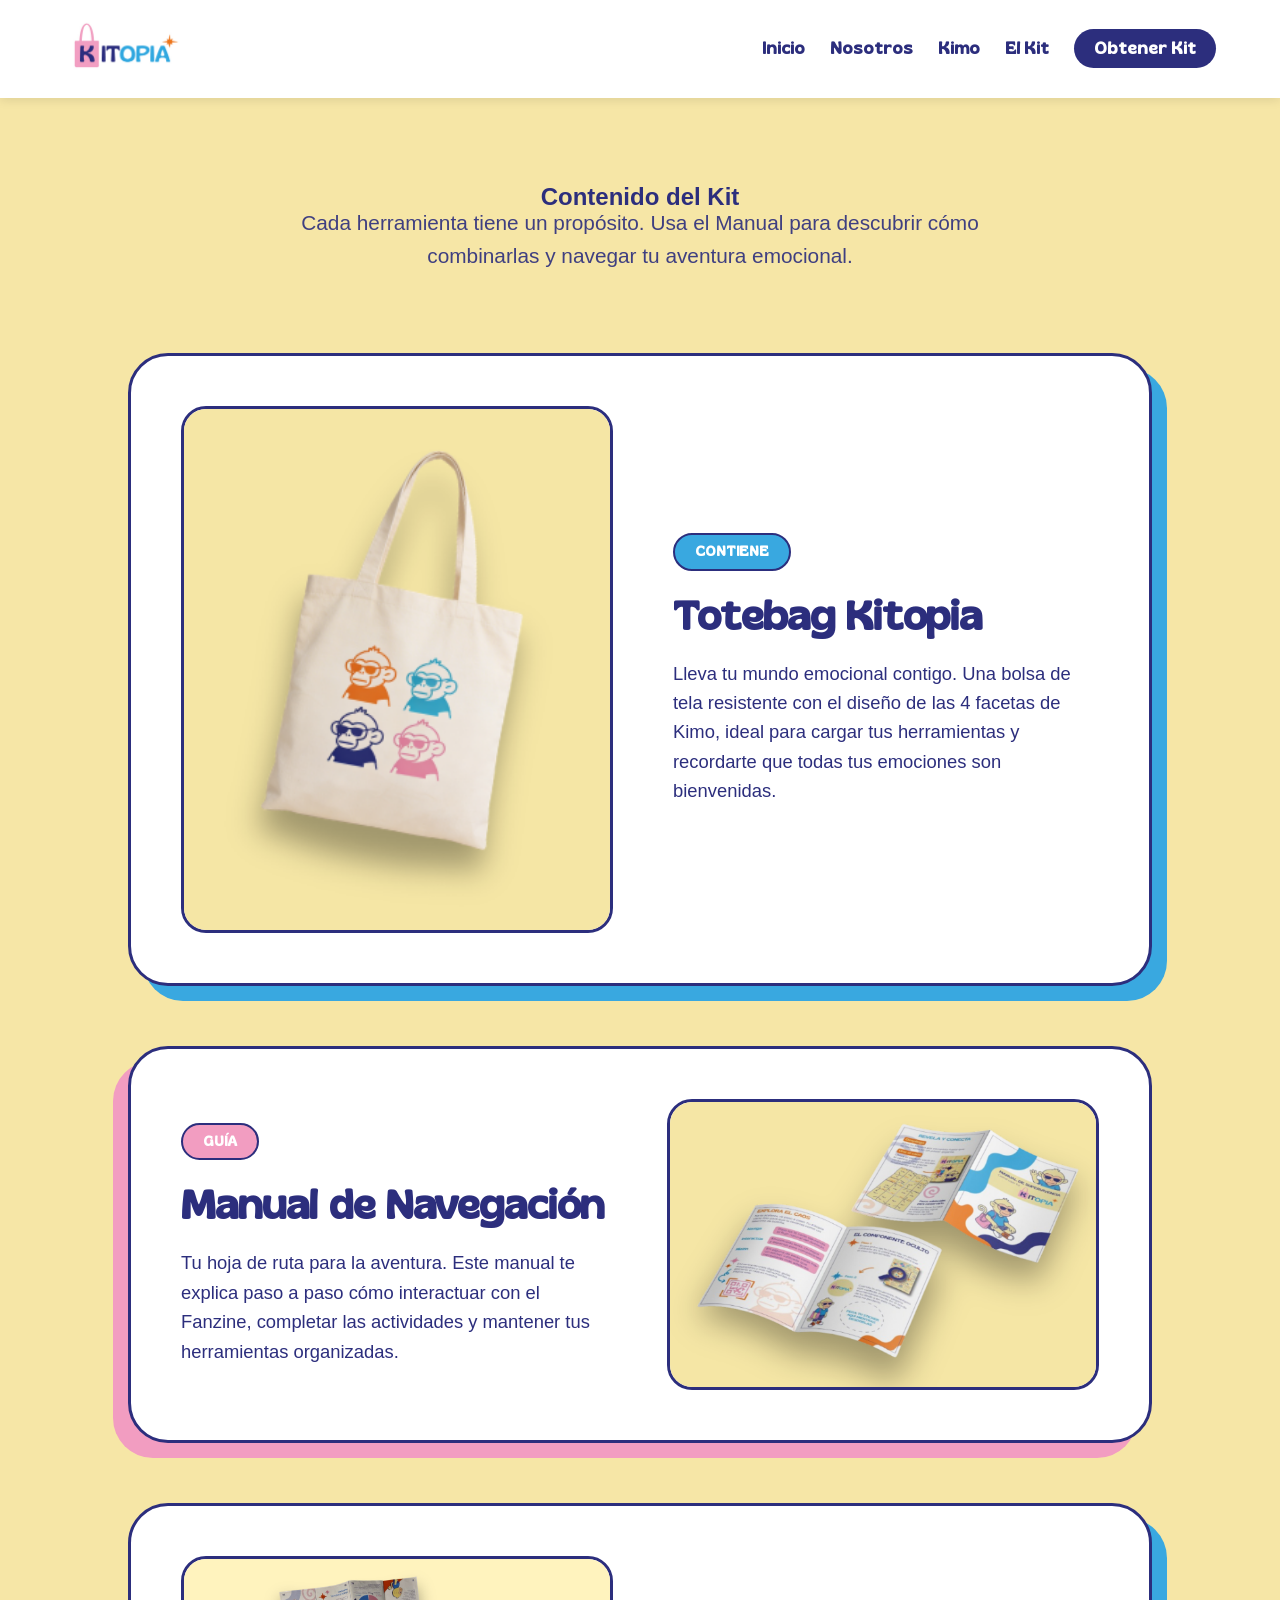
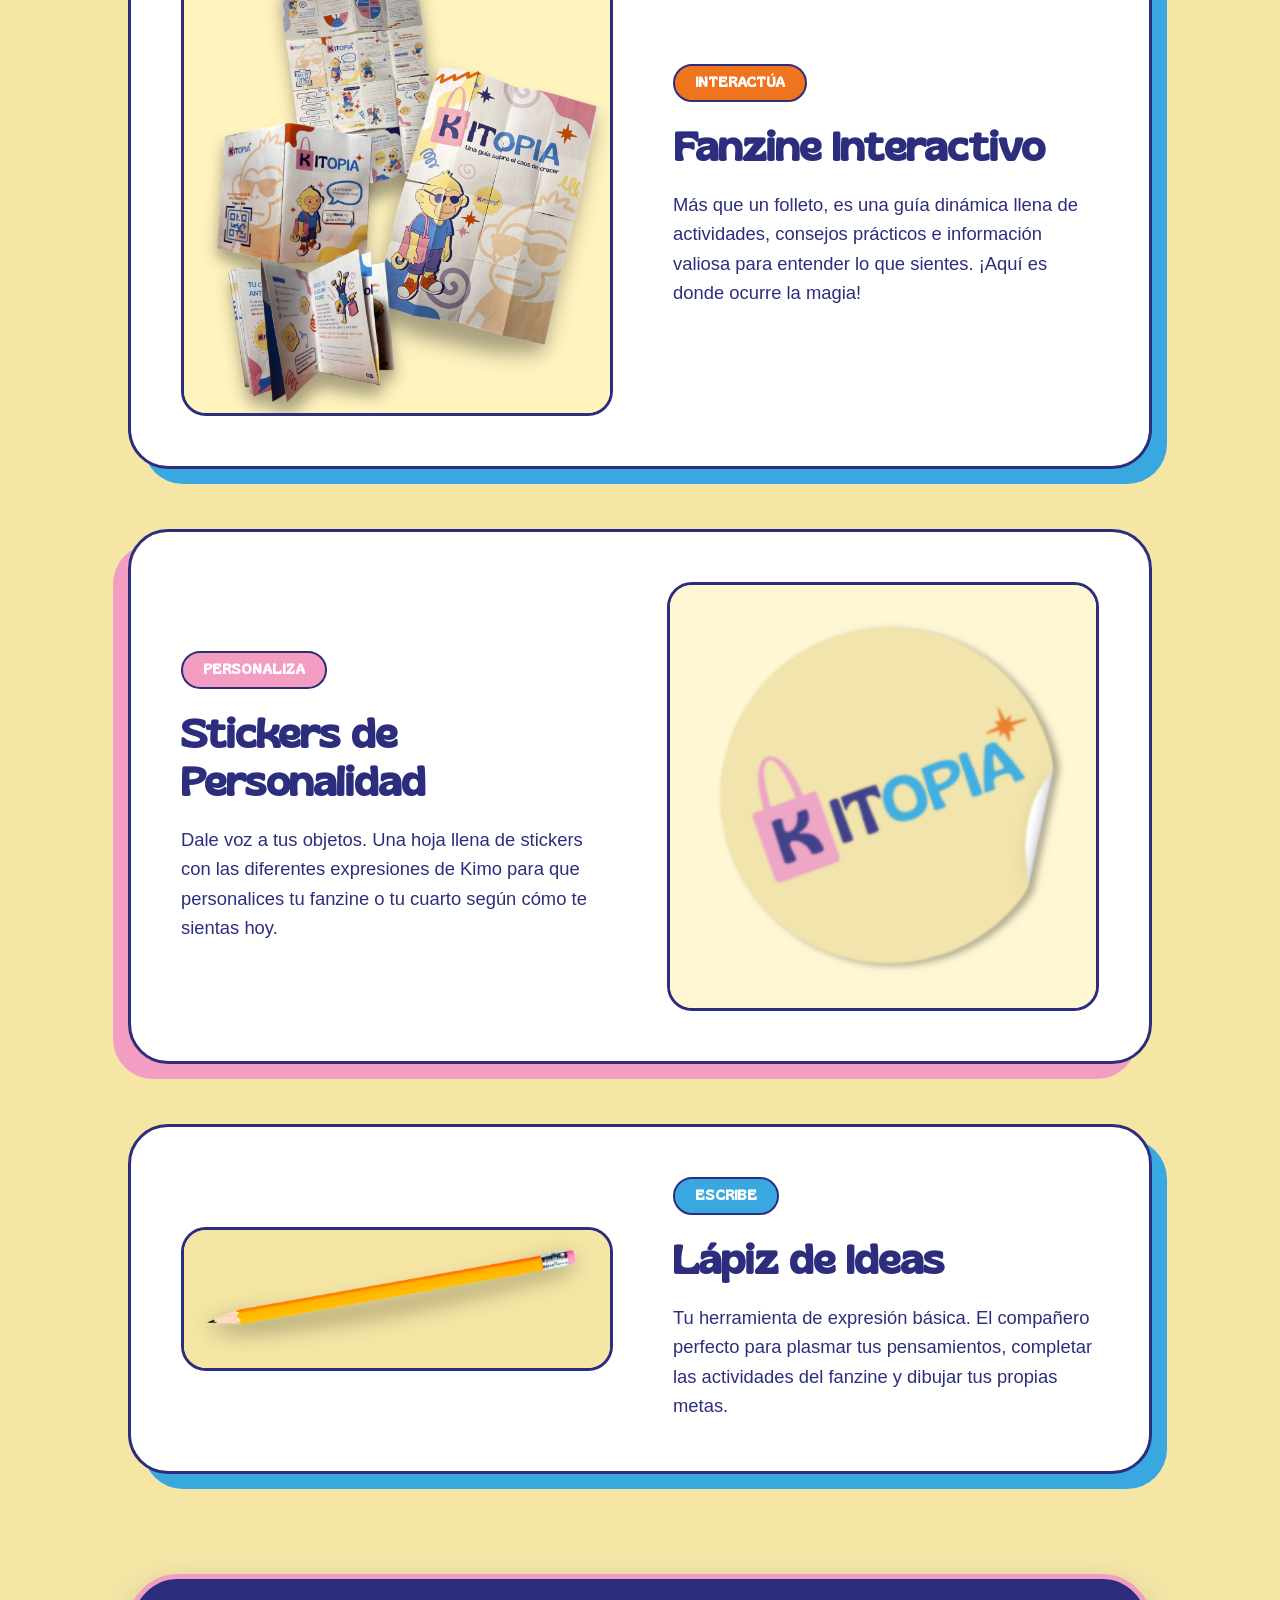
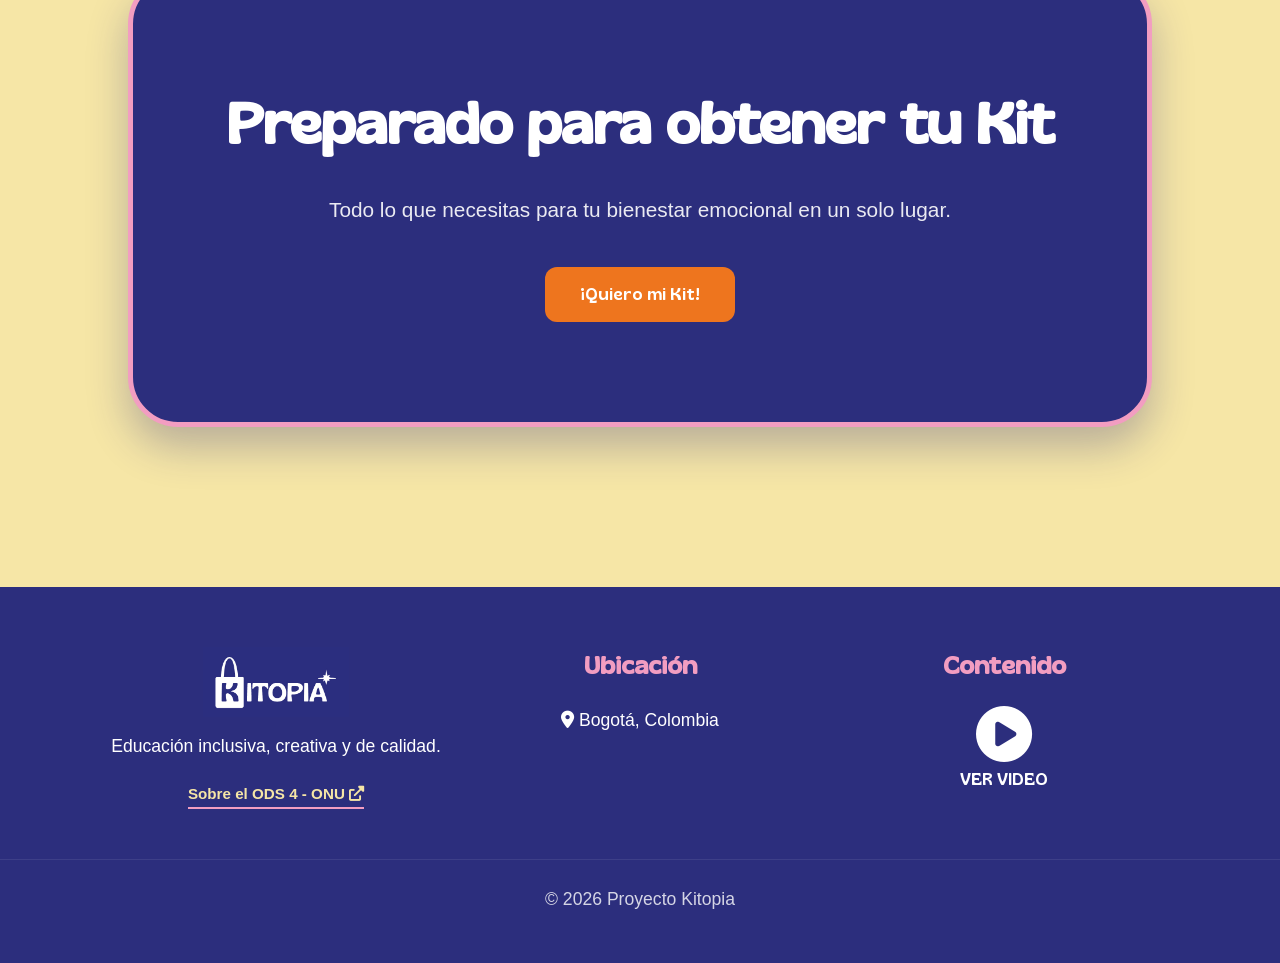
==== commit 1c3b9bc5: "Update elkit.html" ====
--- a/elkit.html
+++ b/elkit.html
@@ -54,7 +54,7 @@
 
             <div class="kit-item">
                 <div class="kit-image-container">
-                    <img src="imagenes/Fanzine.png" alt="Fanzine Kitopia">
+                    <img src="imagenes/FANZINE.png" alt="Fanzine Kitopia">
                 </div>
                 <div class="kit-info">
                     <span class="tag naranja">Interactúa</span>
@@ -125,4 +125,4 @@
     </footer>
 
 </body>
-</html>+</html>
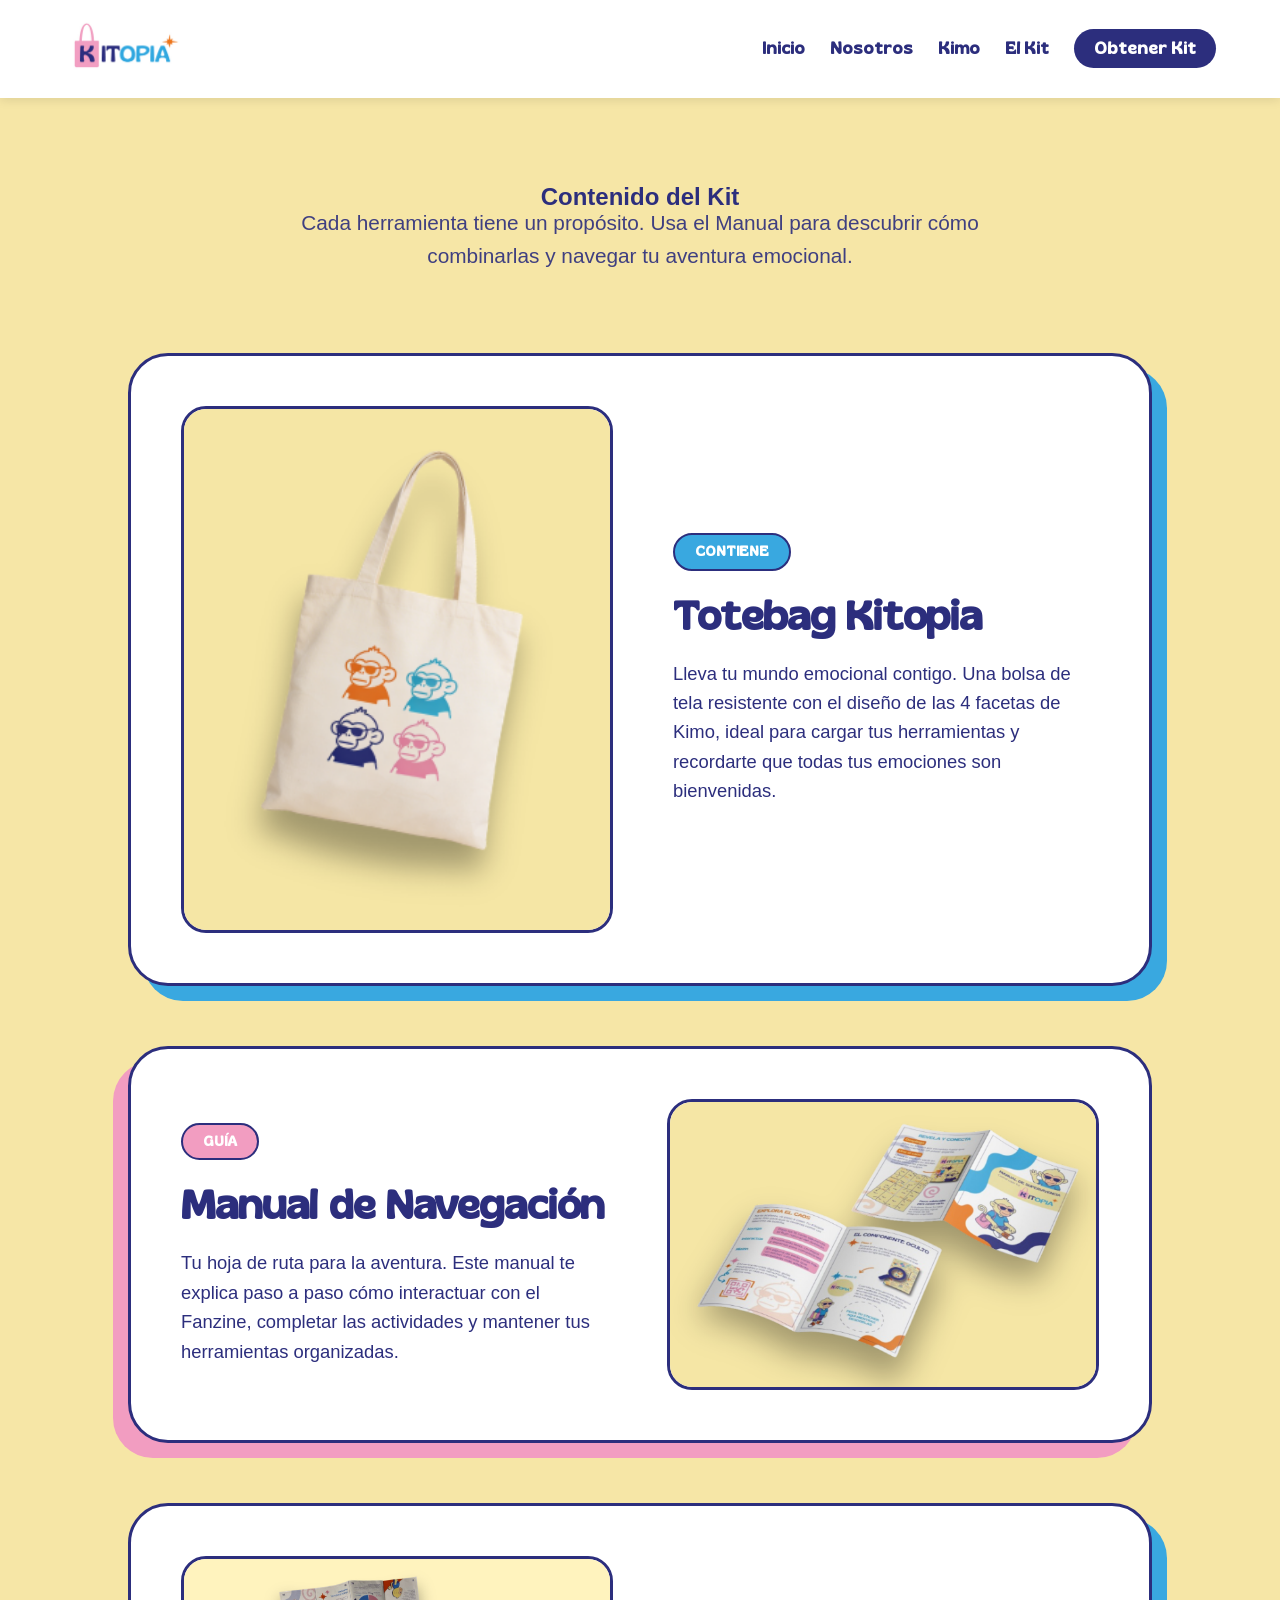
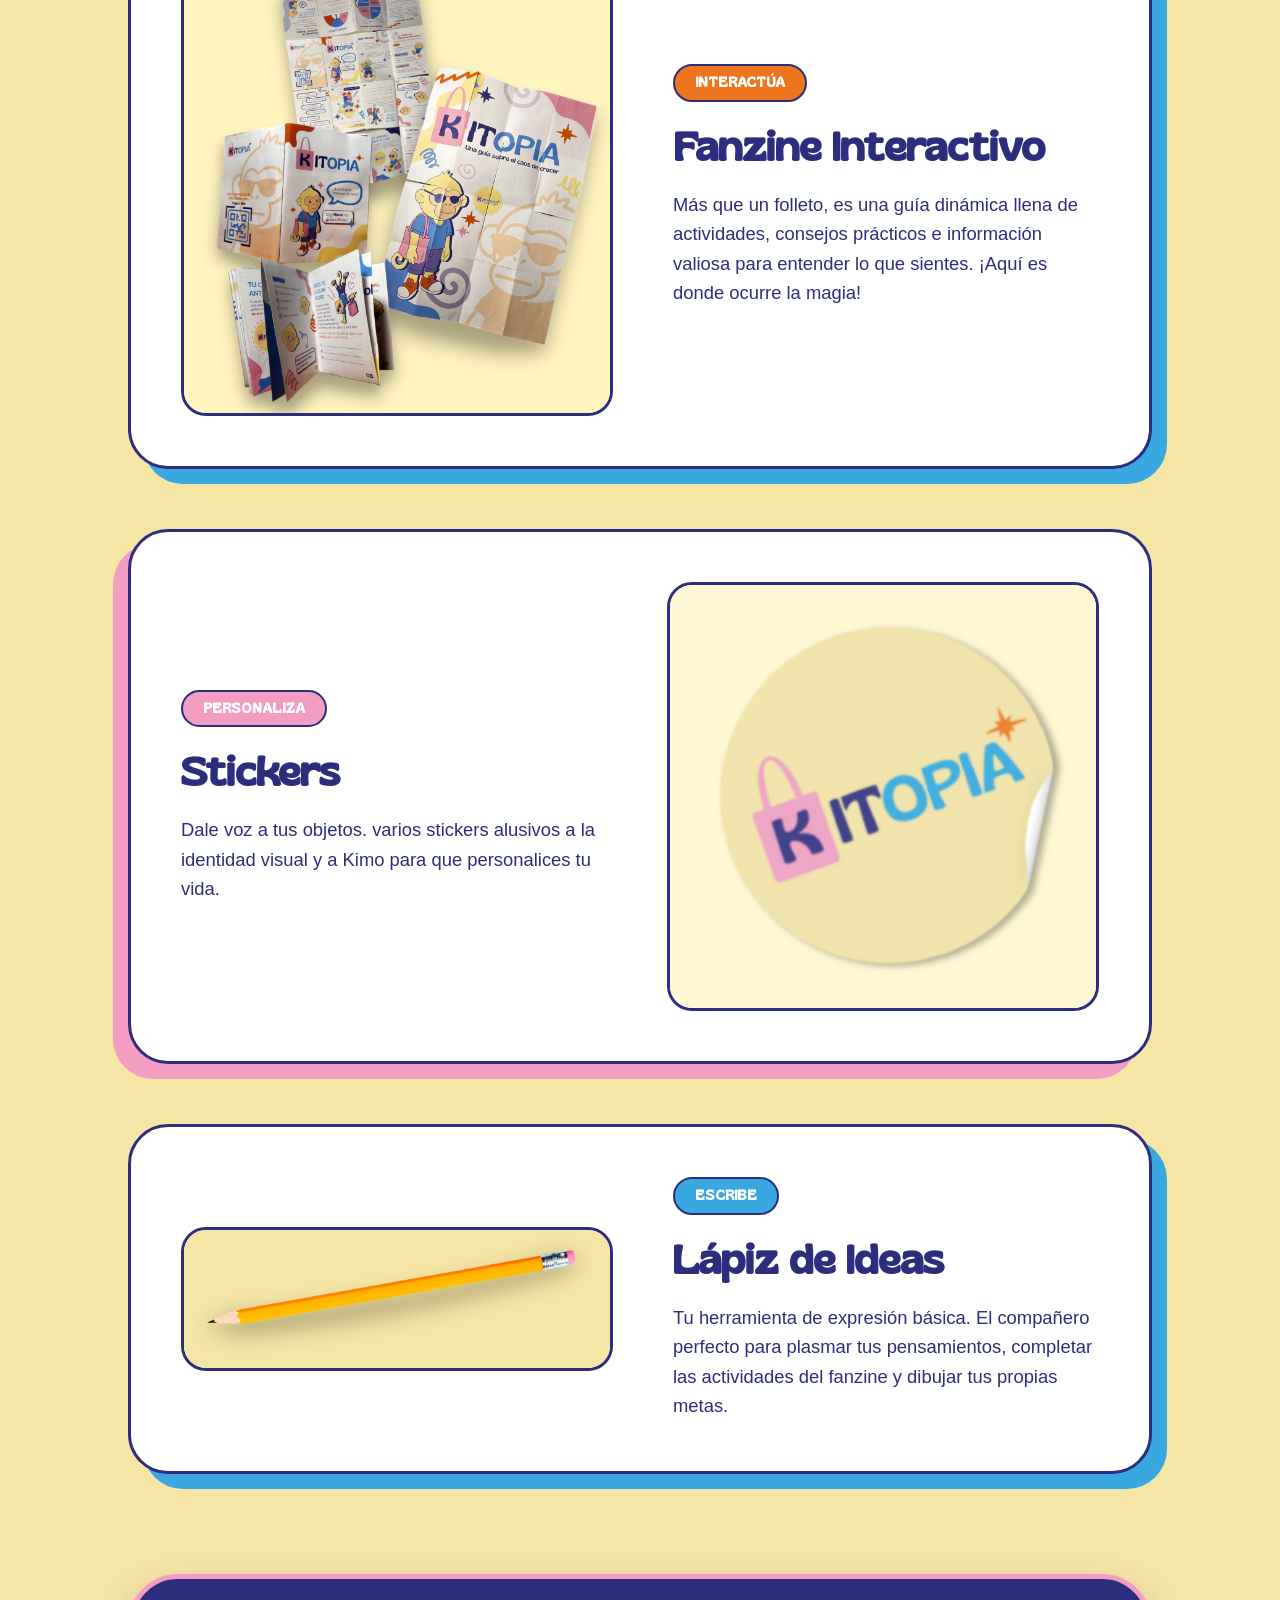
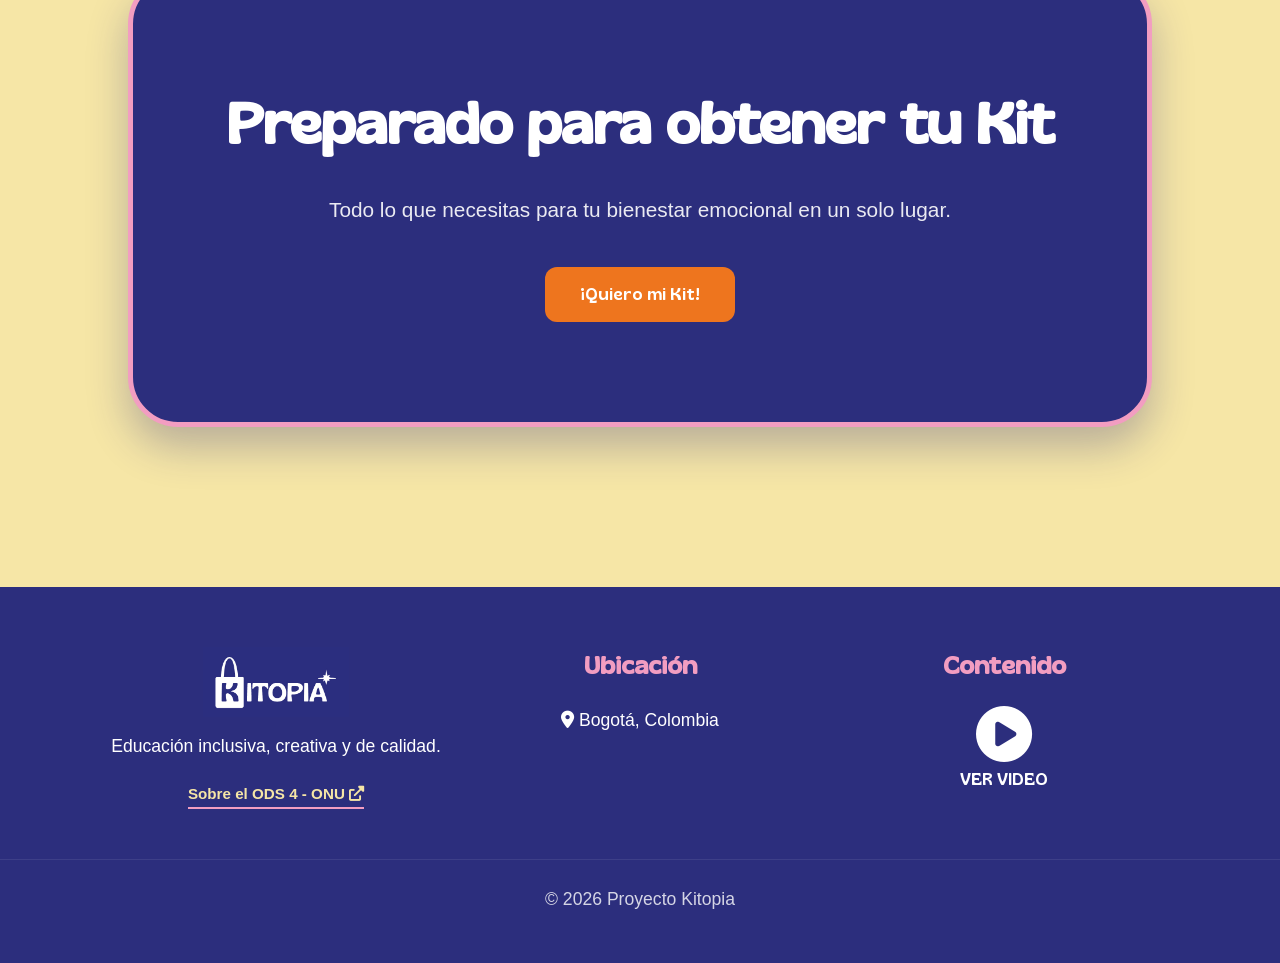
==== commit 5f4a9f4d: "Update elkit.html" ====
--- a/elkit.html
+++ b/elkit.html
@@ -69,8 +69,8 @@
                 </div>
                 <div class="kit-info">
                     <span class="tag rosa">Personaliza</span>
-                    <h3>Stickers de Personalidad</h3>
-                    <p>Dale voz a tus objetos. Una hoja llena de stickers con las diferentes expresiones de Kimo para que personalices tu fanzine o tu cuarto según cómo te sientas hoy.</p>
+                    <h3>Stickers </h3>
+                    <p>Dale voz a tus objetos. varios stickers alusivos a la identidad visual y a Kimo para que personalices tu vida.</p>
                 </div>
             </div>
 
@@ -112,7 +112,7 @@
             <div class="footer-social">
                 <h3>Contenido</h3>
                 <div class="social-icons">
-                    <a href="AQUÍ_EL_LINK_DE_TU_VIDEO" target="_blank" title="Ver Video Reel">
+                    <a href="https://youtube.com/shorts/6gkdxEXVed0" target="_blank" title="Ver Video Reel">
                         <i class="fas fa-play-circle"></i>
                         <span class="label-video">Ver video</span>
                     </a>
